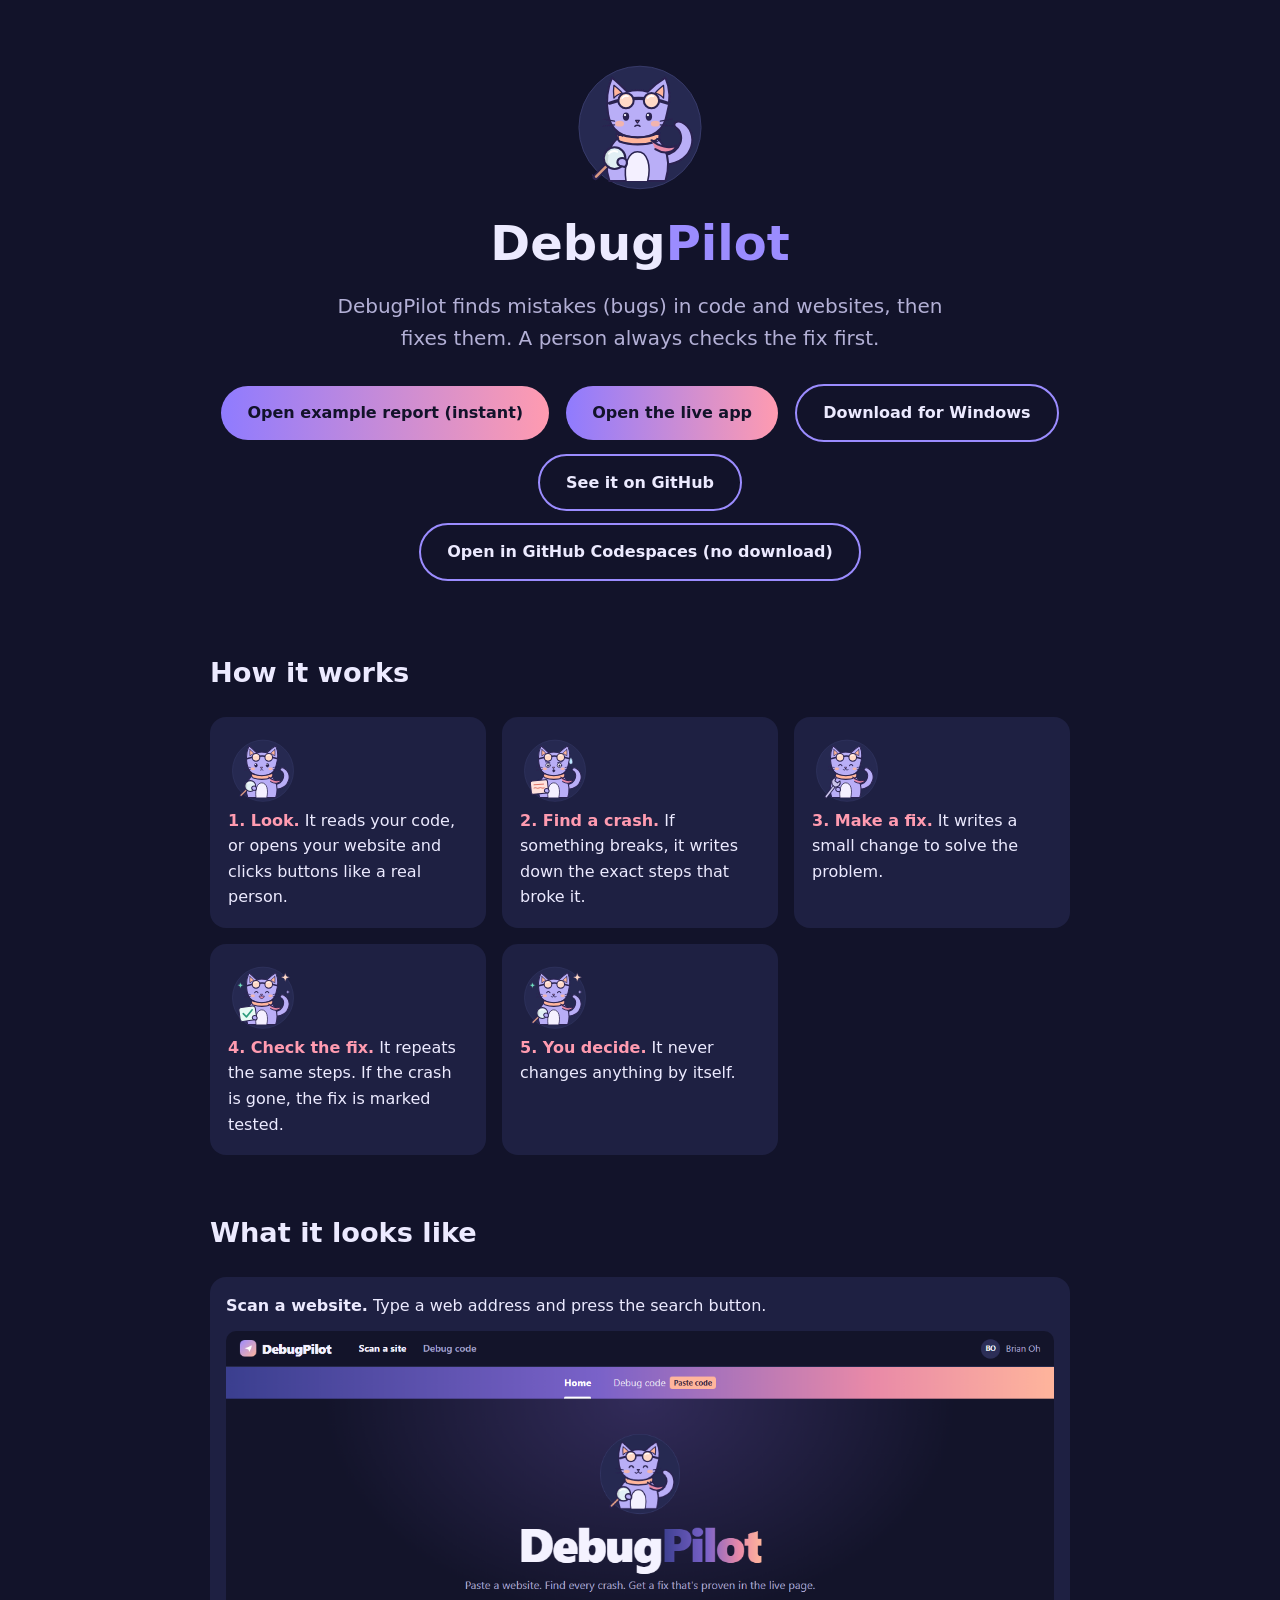
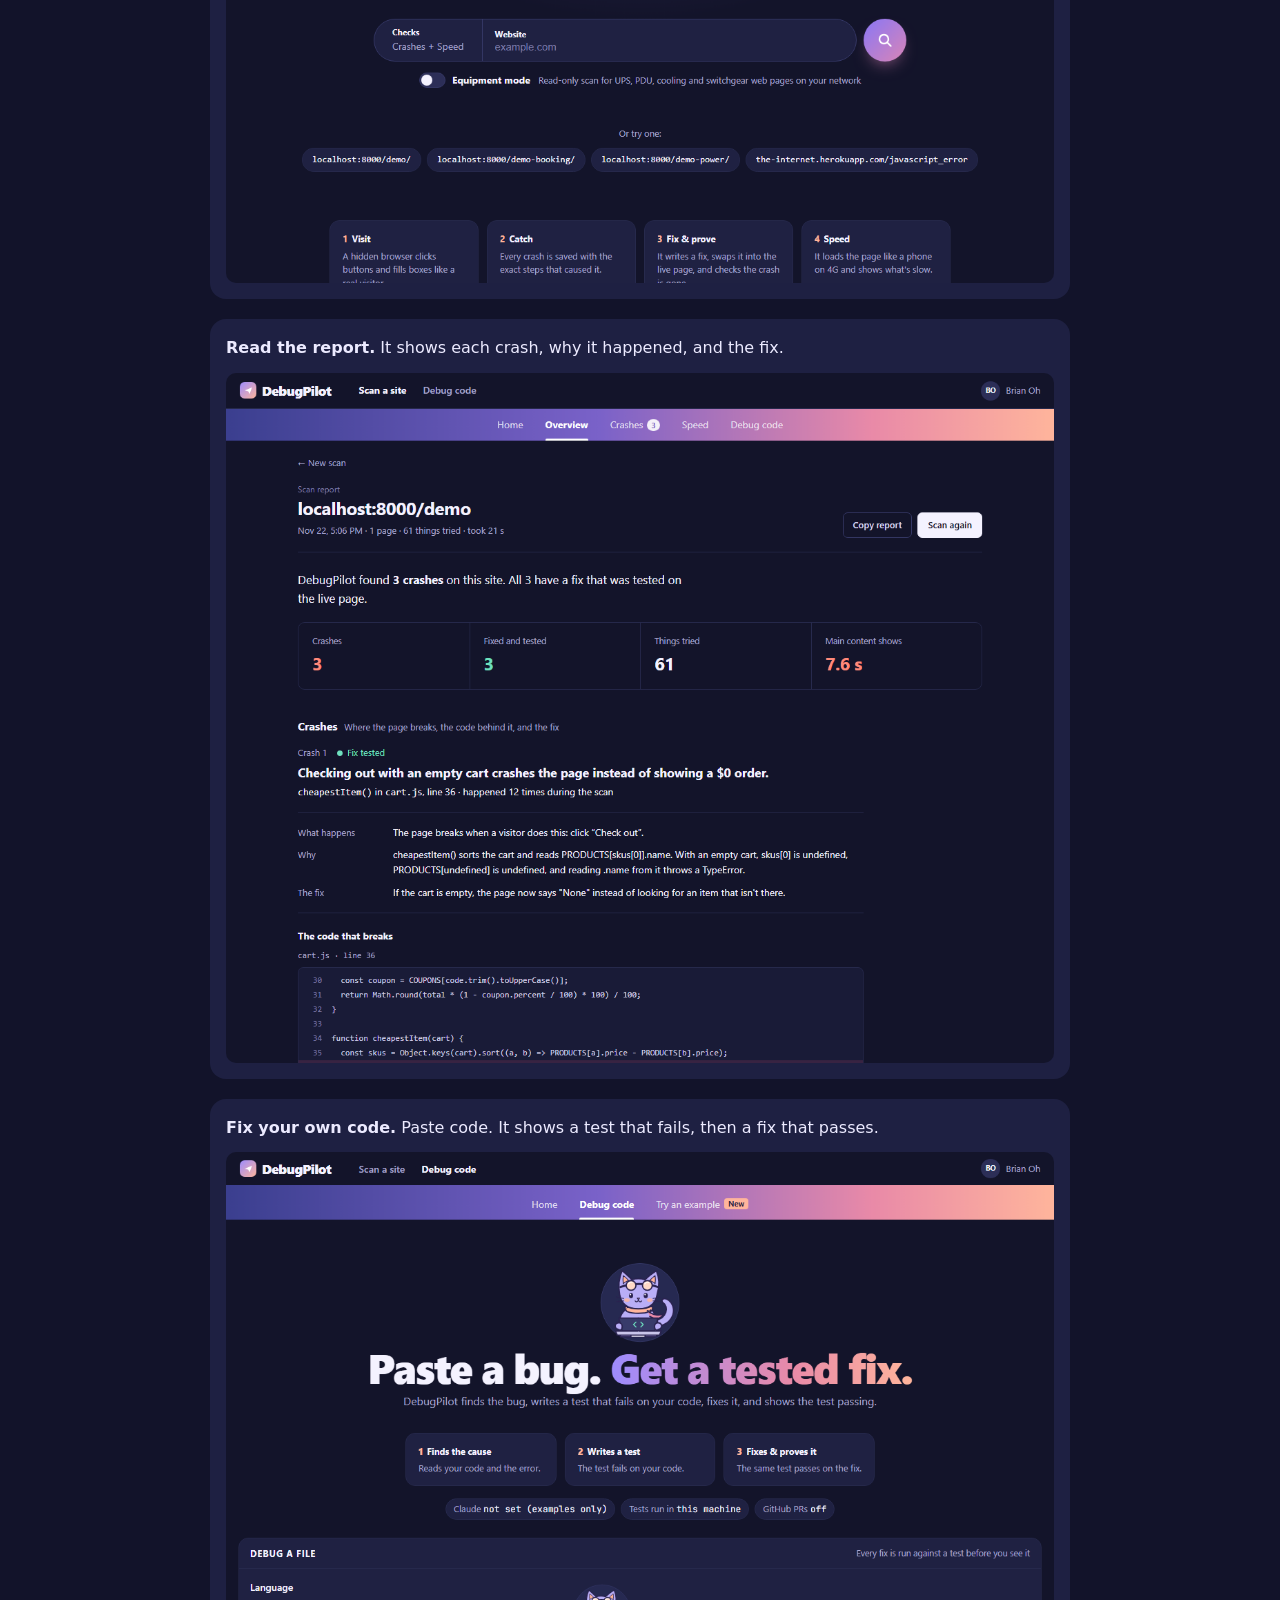
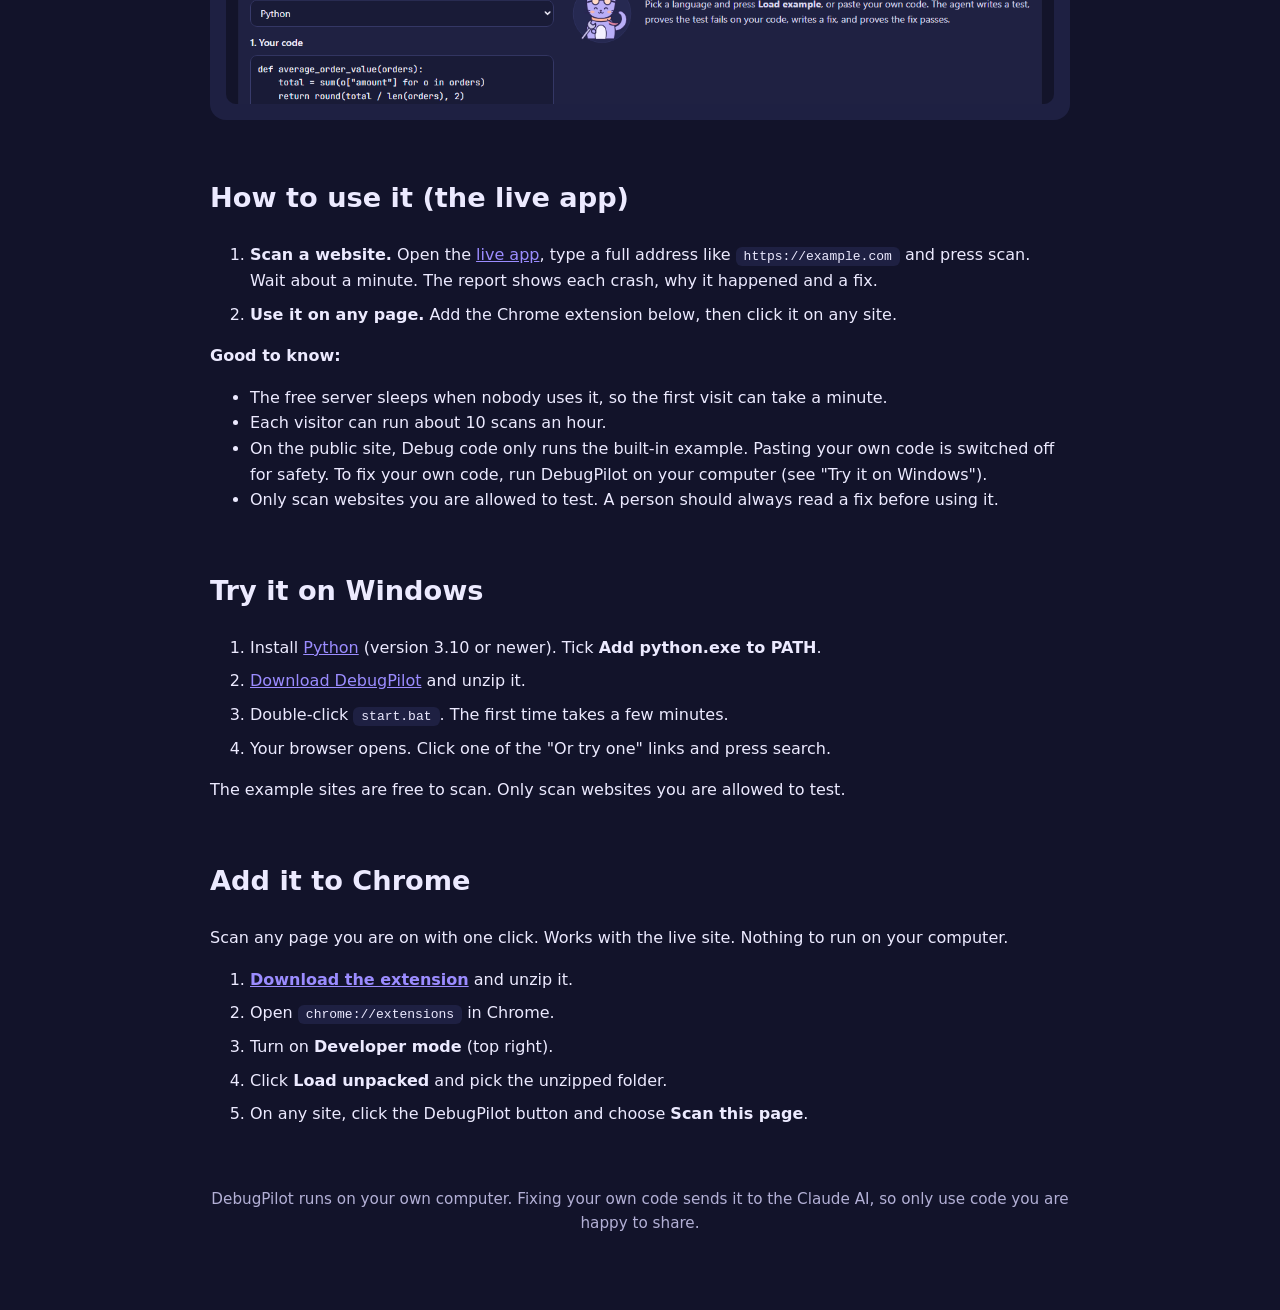
==== docs/index.html @ 3947162b "Remove Try Debug code step Co-authored-by: Copilot App <223556219+Copilot@users.noreply.github.com>" ====
<!doctype html>
<html lang="en">
<head>
<meta charset="utf-8">
<meta name="viewport" content="width=device-width, initial-scale=1">
<title>DebugPilot - finds bugs and fixes them</title>
<meta name="description" content="DebugPilot finds mistakes in code and websites, then fixes them. A person always checks the fix.">
<style>
  :root { --bg:#12132a; --card:#1e2042; --text:#eceaff; --soft:#b3b0d6; --accent:#9b8cff; --pink:#ff9bb0; }
  * { box-sizing: border-box; }
  body { margin:0; font-family: system-ui, "Segoe UI", Arial, sans-serif; background:var(--bg); color:var(--text); line-height:1.6; }
  main { max-width: 900px; margin: 0 auto; padding: 32px 20px 60px; }
  header { text-align:center; padding: 24px 0 8px; }
  header img { width:140px; }
  h1 { font-size: 3rem; margin: 8px 0; }
  h1 span { color: var(--accent); }
  h2 { margin-top: 56px; font-size: 1.7rem; }
  .lead { font-size:1.25rem; color:var(--soft); max-width:620px; margin:0 auto 24px; }
  .btn { display:inline-block; padding:14px 26px; border-radius:999px; font-weight:700; text-decoration:none; margin:6px; }
  .primary { background: linear-gradient(90deg,#8f7bff,#ff9bb0); color:#12132a; }
  .ghost { border:2px solid var(--accent); color:var(--text); }
  .steps { display:grid; grid-template-columns: repeat(auto-fit, minmax(240px,1fr)); gap:16px; padding:0; list-style:none; }
  .steps li { background:var(--card); border-radius:16px; padding:18px; }
  .steps img { width:70px; display:block; margin-bottom:6px; }
  .steps b { color:var(--pink); }
  .shot { background:var(--card); border-radius:16px; padding:16px; margin:20px 0; }
  .shot img { width:100%; border-radius:10px; display:block; }
  .shot p { margin:0 0 12px; }
  ol.try li { margin-bottom:8px; }
  code { background:var(--card); padding:2px 8px; border-radius:6px; }
  footer { text-align:center; color:var(--soft); margin-top:60px; font-size:.95rem; }
  a { color: var(--accent); }
</style>
</head>
<body>
<main>
  <header>
    <img src="img/cat-search.svg" alt="DebugPilot cat with a magnifying glass">
    <h1>Debug<span>Pilot</span></h1>
    <p class="lead">DebugPilot finds mistakes (bugs) in code and websites, then fixes them. A person always checks the fix first.</p>
    <a class="btn primary" href="report/">Open example report (instant)</a>
    <a class="btn primary" href="https://debugpilot-x4kn.onrender.com/scan">Open the live app</a>
    <a class="btn ghost" href="https://github.com/brianohjiho-web/debugpilot/archive/refs/heads/main.zip">Download for Windows</a>
    <a class="btn ghost" href="https://github.com/brianohjiho-web/debugpilot">See it on GitHub</a>
    <br>
    <a class="btn ghost" href="https://codespaces.new/brianohjiho-web/debugpilot?quickstart=1">Open in GitHub Codespaces (no download)</a>
  </header>

  <h2>How it works</h2>
  <ul class="steps">
    <li><img src="img/cat-search.svg" alt=""><b>1. Look.</b> It reads your code, or opens your website and clicks buttons like a real person.</li>
    <li><img src="img/cat-oops.svg" alt=""><b>2. Find a crash.</b> If something breaks, it writes down the exact steps that broke it.</li>
    <li><img src="img/cat-wrench.svg" alt=""><b>3. Make a fix.</b> It writes a small change to solve the problem.</li>
    <li><img src="img/cat-fixed.svg" alt=""><b>4. Check the fix.</b> It repeats the same steps. If the crash is gone, the fix is marked tested.</li>
    <li><img src="img/cat-yay.svg" alt=""><b>5. You decide.</b> It never changes anything by itself.</li>
  </ul>

  <h2>What it looks like</h2>
  <div class="shot"><p><b>Scan a website.</b> Type a web address and press the search button.</p><img src="scan.png" alt="Scan page"></div>
  <div class="shot"><p><b>Read the report.</b> It shows each crash, why it happened, and the fix.</p><img src="report.png" alt="Report page"></div>
  <div class="shot"><p><b>Fix your own code.</b> Paste code. It shows a test that fails, then a fix that passes.</p><img src="debugger.png" alt="Debug code page"></div>

  <h2>How to use it (the live app)</h2>
  <ol class="try">
    <li><b>Scan a website.</b> Open the <a href="https://debugpilot-x4kn.onrender.com/scan">live app</a>, type a full address like <code>https://example.com</code> and press scan. Wait about a minute. The report shows each crash, why it happened and a fix.</li>
    <li><b>Use it on any page.</b> Add the Chrome extension below, then click it on any site.</li>
  </ol>
  <p><b>Good to know:</b></p>
  <ul>
    <li>The free server sleeps when nobody uses it, so the first visit can take a minute.</li>
    <li>Each visitor can run about 10 scans an hour.</li>
    <li>On the public site, Debug code only runs the built-in example. Pasting your own code is switched off for safety. To fix your own code, run DebugPilot on your computer (see "Try it on Windows").</li>
    <li>Only scan websites you are allowed to test. A person should always read a fix before using it.</li>
  </ul>
  <h2>Try it on Windows</h2>
  <ol class="try">
    <li>Install <a href="https://www.python.org/downloads/">Python</a> (version 3.10 or newer). Tick <b>Add python.exe to PATH</b>.</li>
    <li><a href="https://github.com/brianohjiho-web/debugpilot/archive/refs/heads/main.zip">Download DebugPilot</a> and unzip it.</li>
    <li>Double-click <code>start.bat</code>. The first time takes a few minutes.</li>
    <li>Your browser opens. Click one of the "Or try one" links and press search.</li>
  </ol>
  <p>The example sites are free to scan. Only scan websites you are allowed to test.</p>

  <h2>Add it to Chrome</h2>
  <p>Scan any page you are on with one click. Works with the live site. Nothing to run on your computer.</p>
  <ol class="try">
    <li><a href="debugpilot-extension.zip"><b>Download the extension</b></a> and unzip it.</li>
    <li>Open <code>chrome://extensions</code> in Chrome.</li>
    <li>Turn on <b>Developer mode</b> (top right).</li>
    <li>Click <b>Load unpacked</b> and pick the unzipped folder.</li>
    <li>On any site, click the DebugPilot button and choose <b>Scan this page</b>.</li>
  </ol>

  <footer>
    <p>DebugPilot runs on your own computer. Fixing your own code sends it to the Claude AI, so only use code you are happy to share.</p>
  </footer>
</main>
</body>
</html>
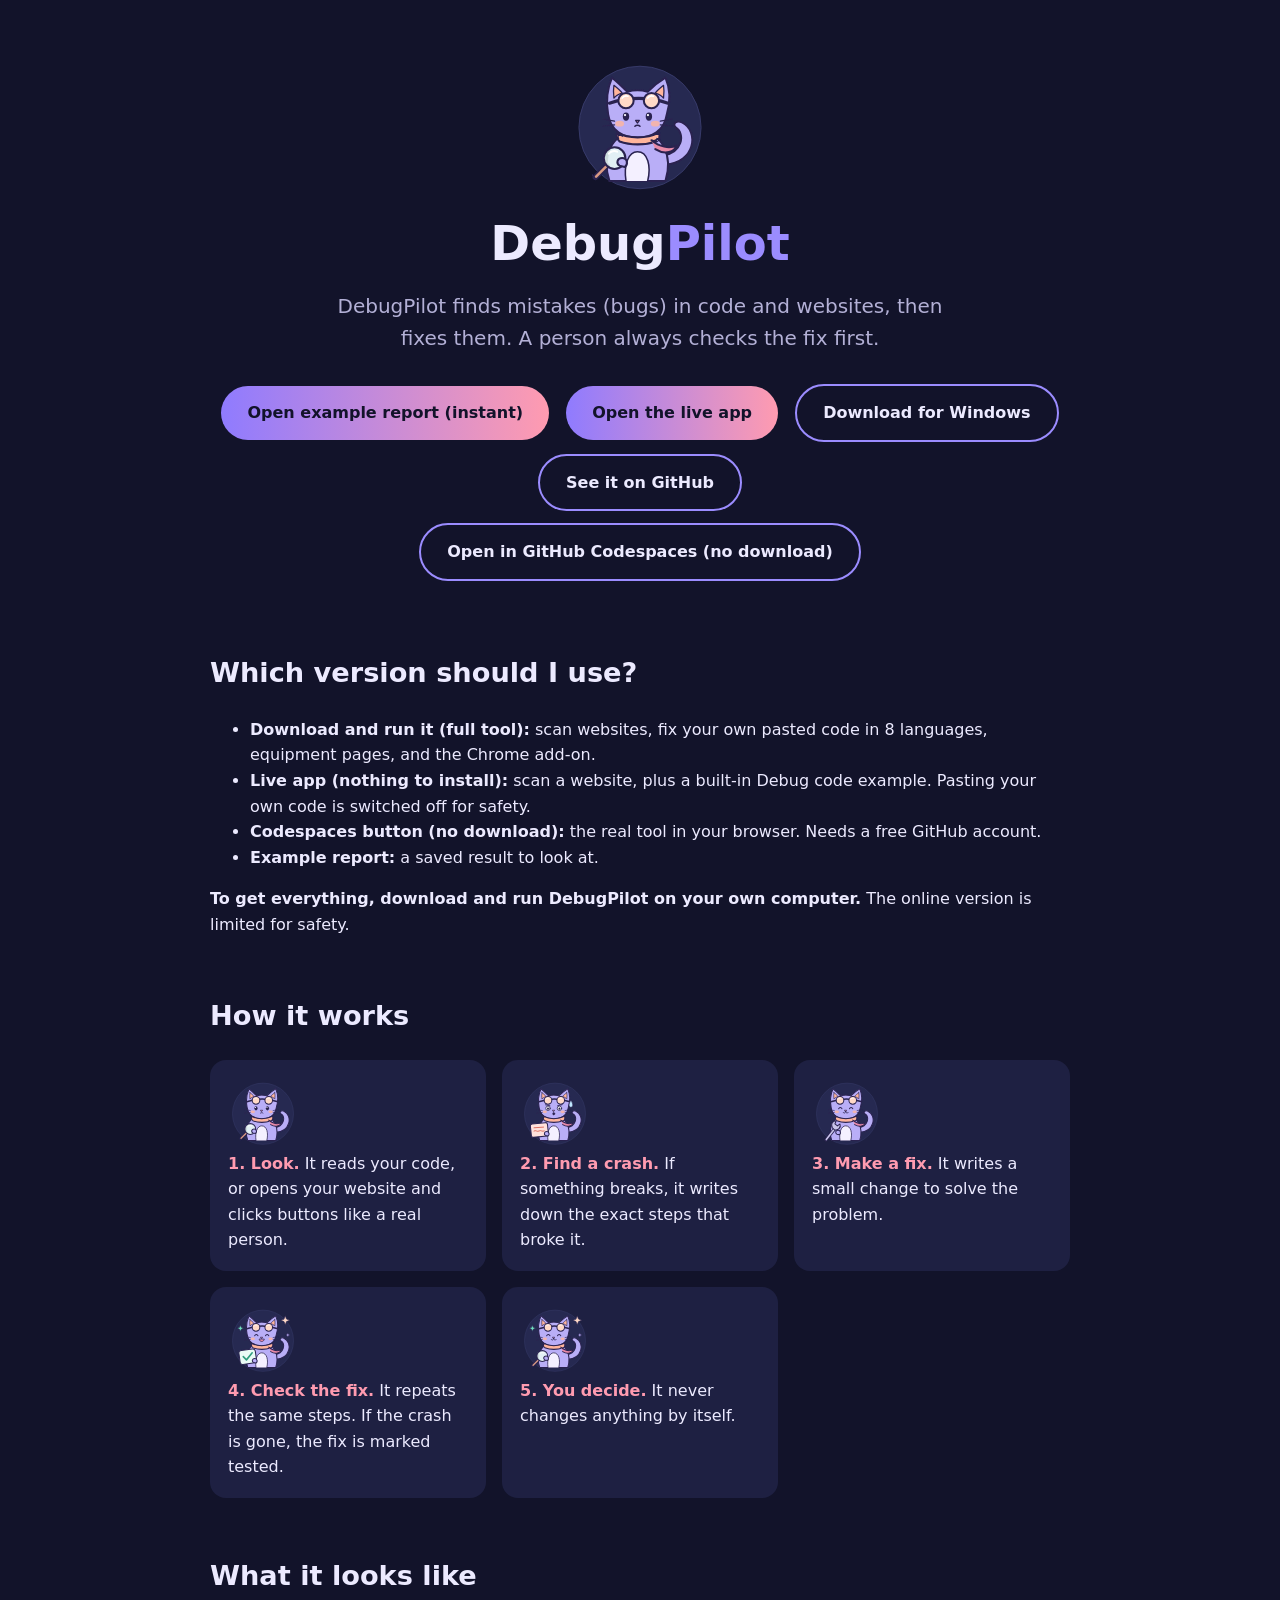
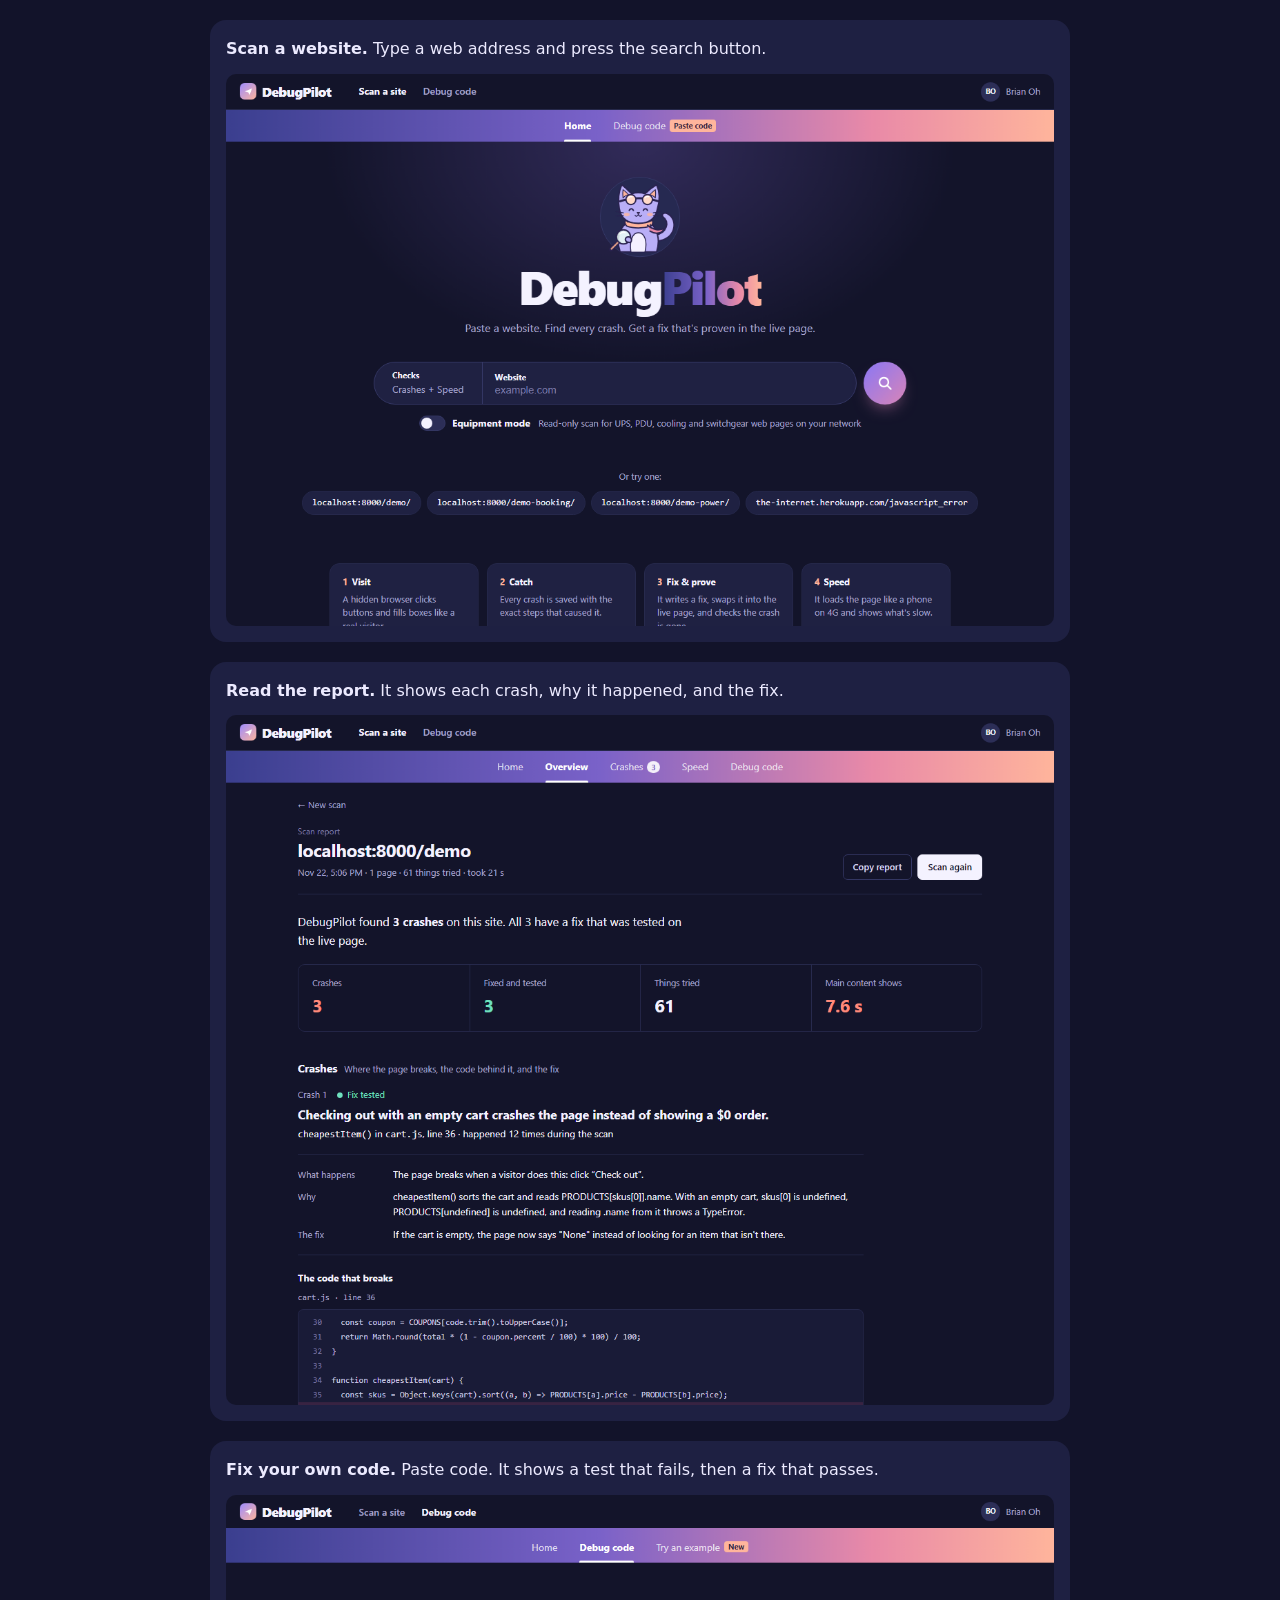
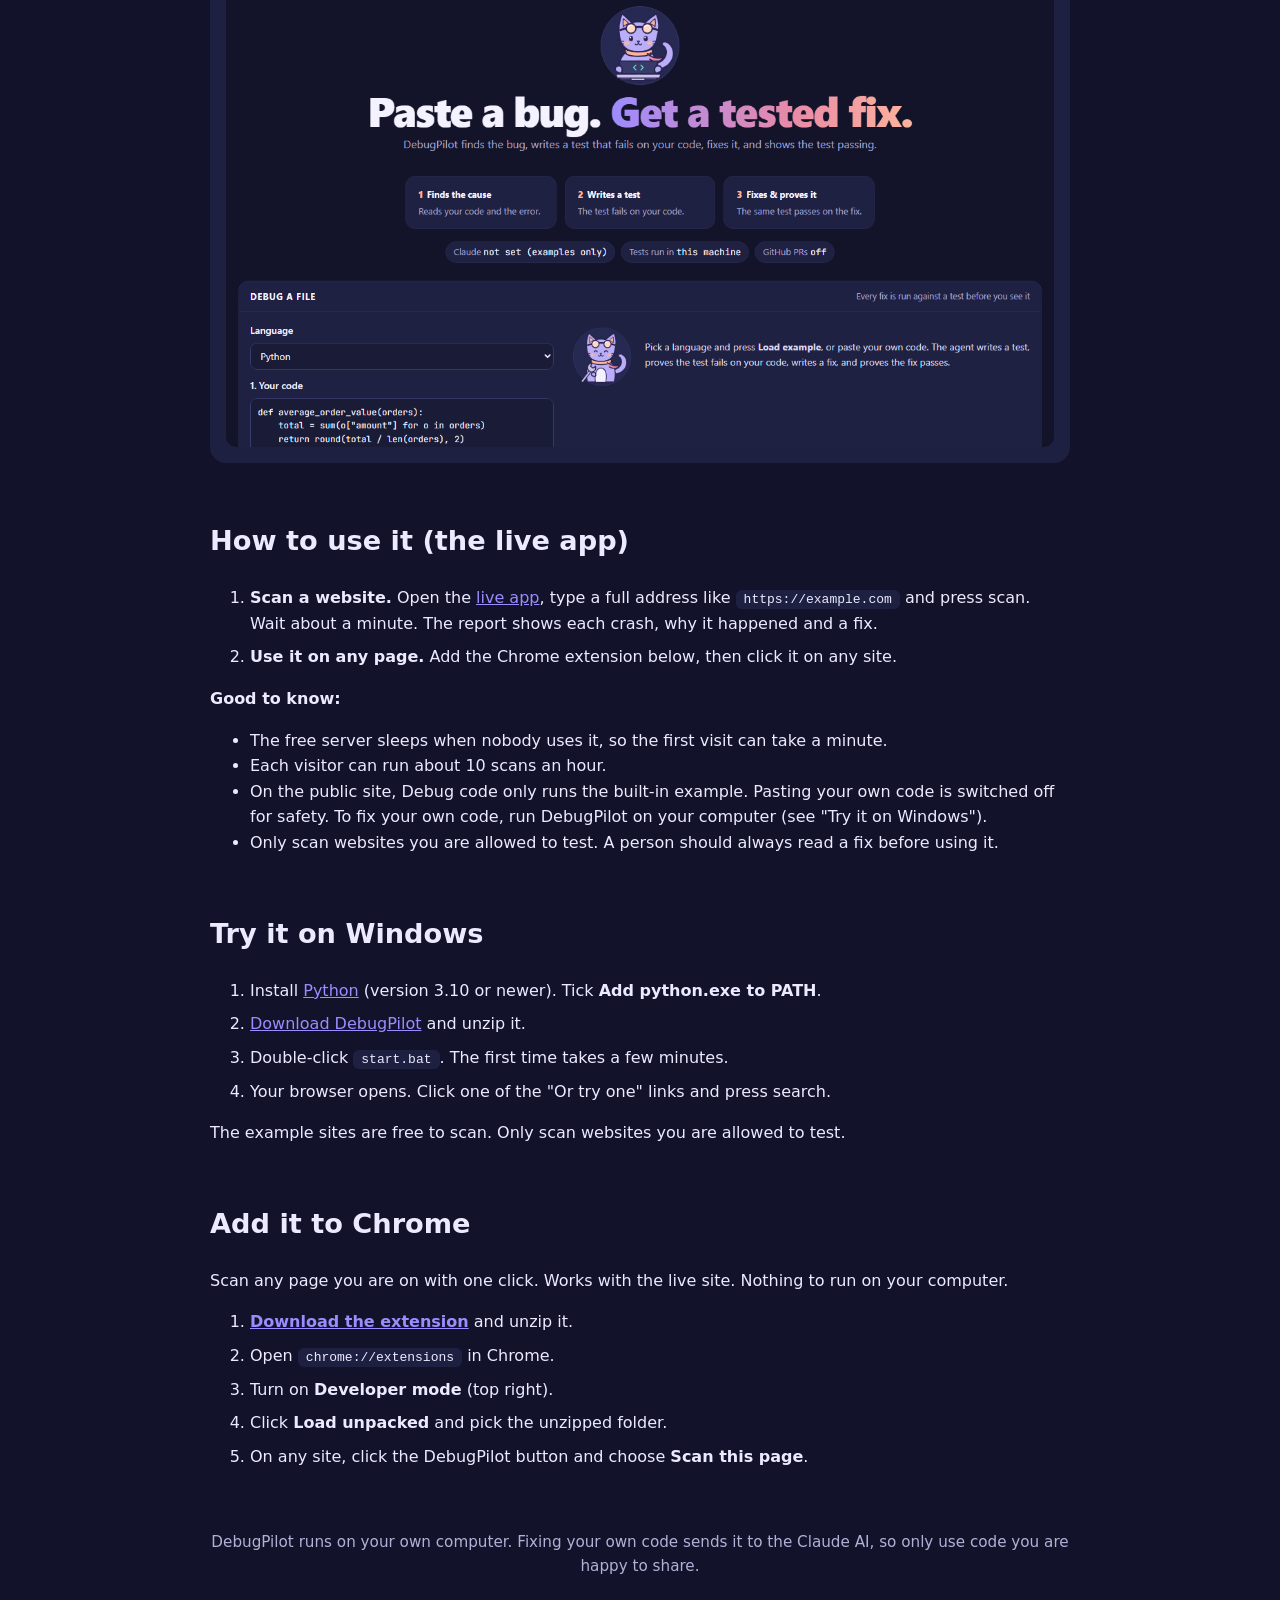
==== commit 27c8534a: "Explain which version to use Co-authored-by: Copilot App <223556219+Copilot@users.noreply.github.com" ====
--- a/docs/index.html
+++ b/docs/index.html
@@ -46,6 +46,14 @@
     <a class="btn ghost" href="https://codespaces.new/brianohjiho-web/debugpilot?quickstart=1">Open in GitHub Codespaces (no download)</a>
   </header>
 
+  <h2>Which version should I use?</h2>
+  <ul>
+    <li><b>Download and run it (full tool):</b> scan websites, fix your own pasted code in 8 languages, equipment pages, and the Chrome add-on.</li>
+    <li><b>Live app (nothing to install):</b> scan a website, plus a built-in Debug code example. Pasting your own code is switched off for safety.</li>
+    <li><b>Codespaces button (no download):</b> the real tool in your browser. Needs a free GitHub account.</li>
+    <li><b>Example report:</b> a saved result to look at.</li>
+  </ul>
+  <p><b>To get everything, download and run DebugPilot on your own computer.</b> The online version is limited for safety.</p>
   <h2>How it works</h2>
   <ul class="steps">
     <li><img src="img/cat-search.svg" alt=""><b>1. Look.</b> It reads your code, or opens your website and clicks buttons like a real person.</li>
@@ -72,7 +80,7 @@
     <li>On the public site, Debug code only runs the built-in example. Pasting your own code is switched off for safety. To fix your own code, run DebugPilot on your computer (see "Try it on Windows").</li>
     <li>Only scan websites you are allowed to test. A person should always read a fix before using it.</li>
   </ul>
-  <h2>Try it on Windows</h2>
+  <h2 id="try-it">Try it on Windows</h2>
   <ol class="try">
     <li>Install <a href="https://www.python.org/downloads/">Python</a> (version 3.10 or newer). Tick <b>Add python.exe to PATH</b>.</li>
     <li><a href="https://github.com/brianohjiho-web/debugpilot/archive/refs/heads/main.zip">Download DebugPilot</a> and unzip it.</li>
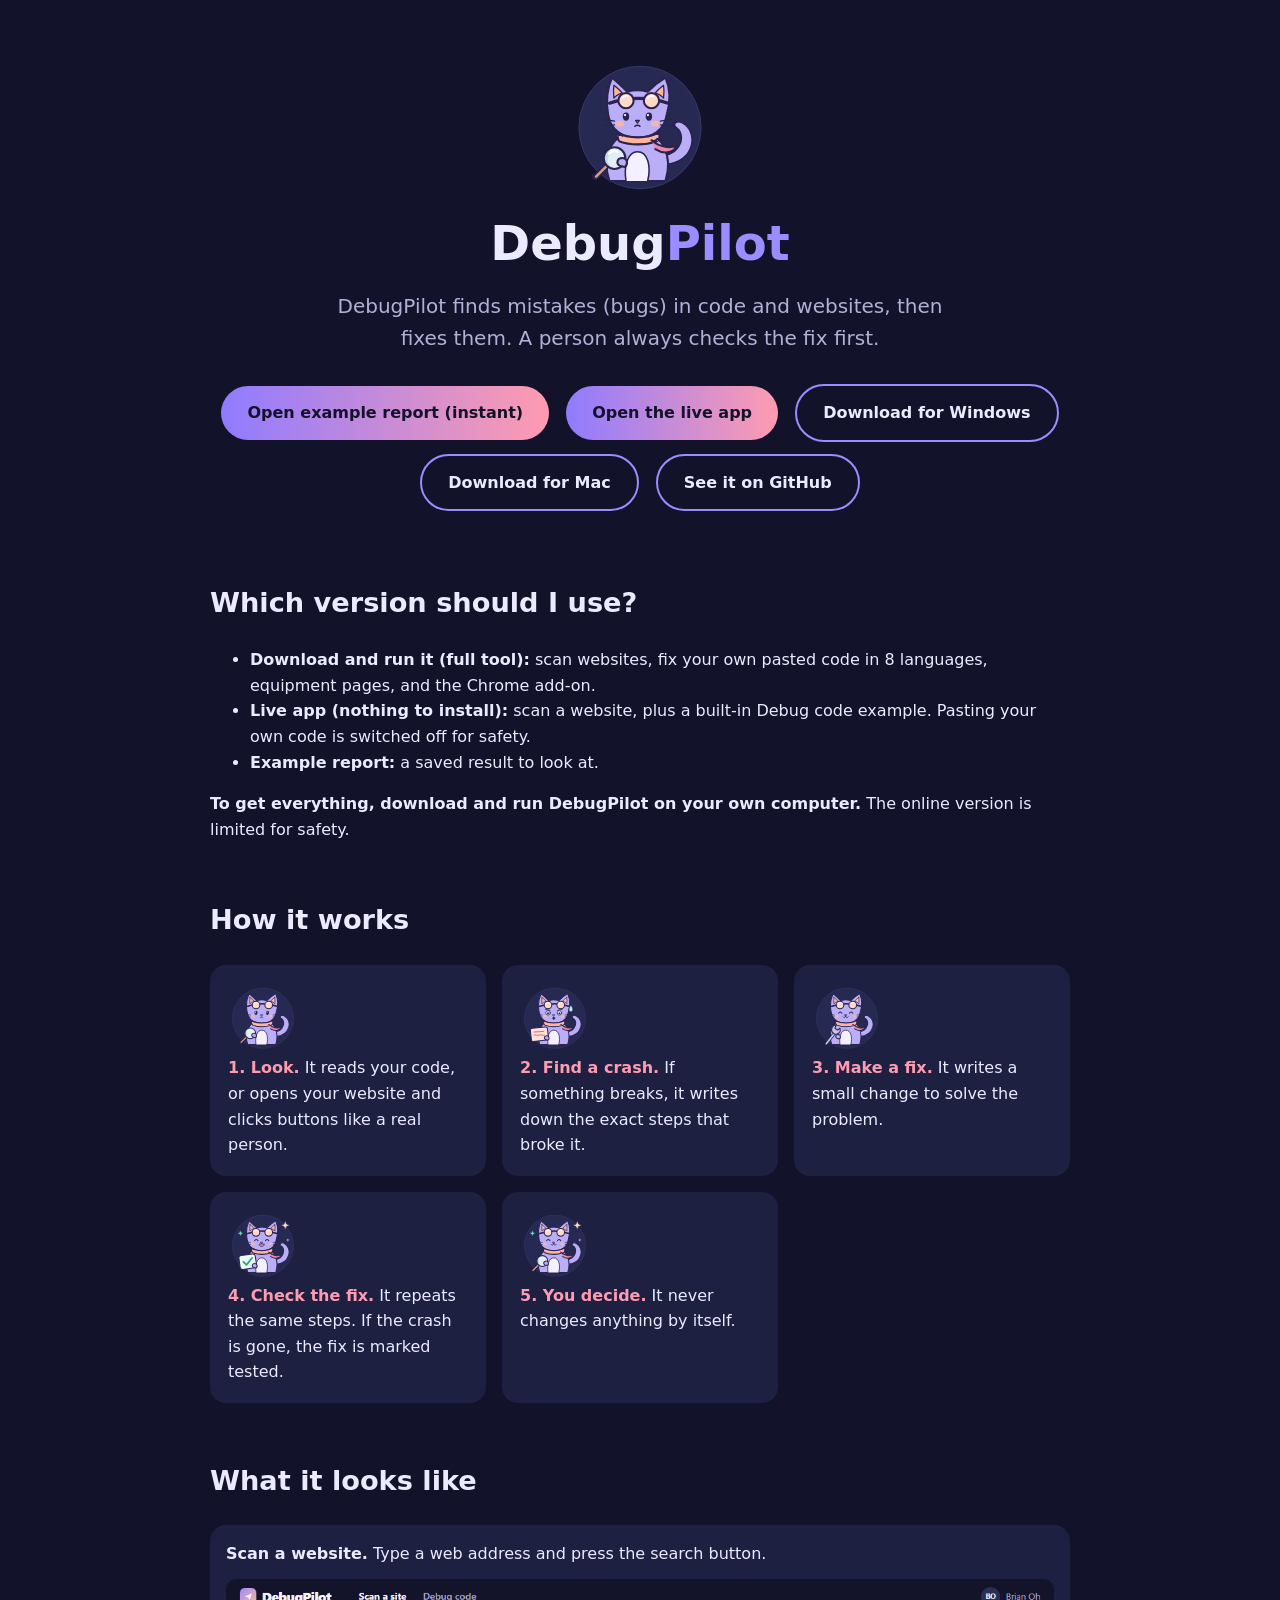
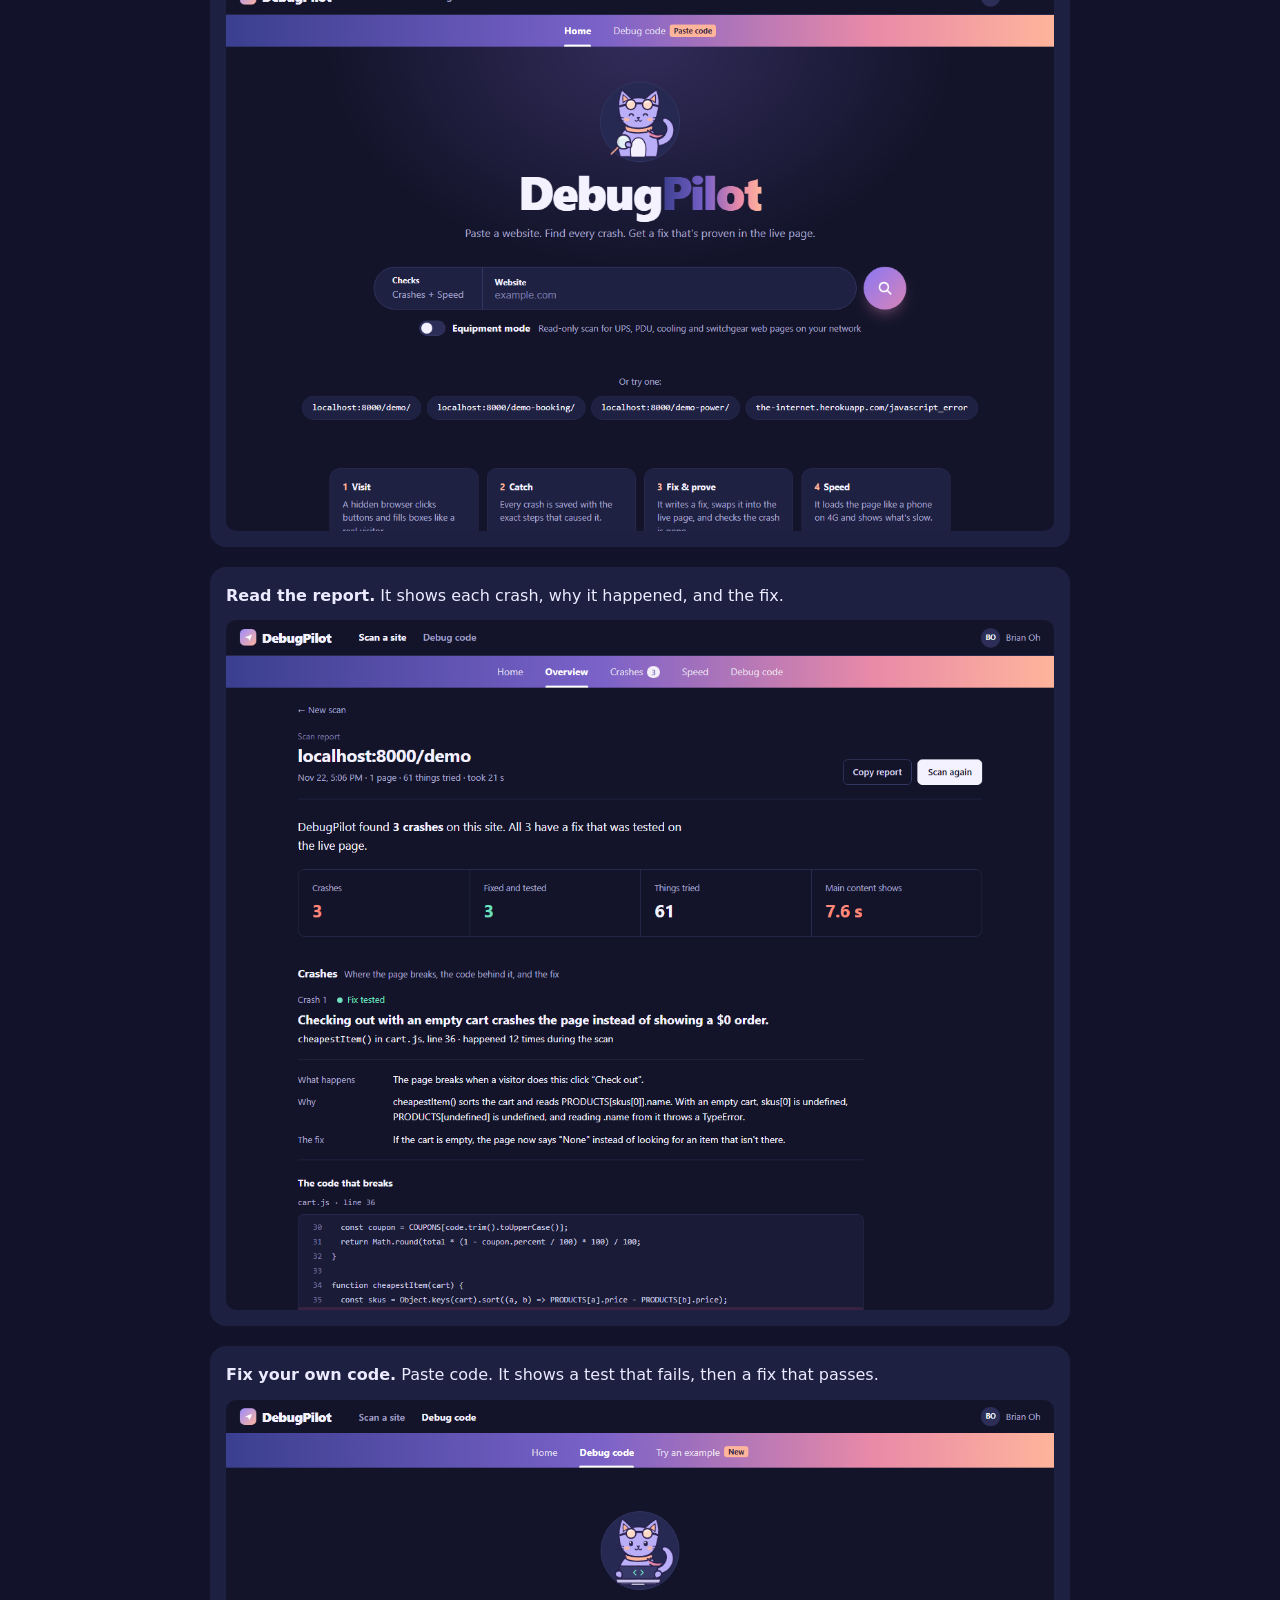
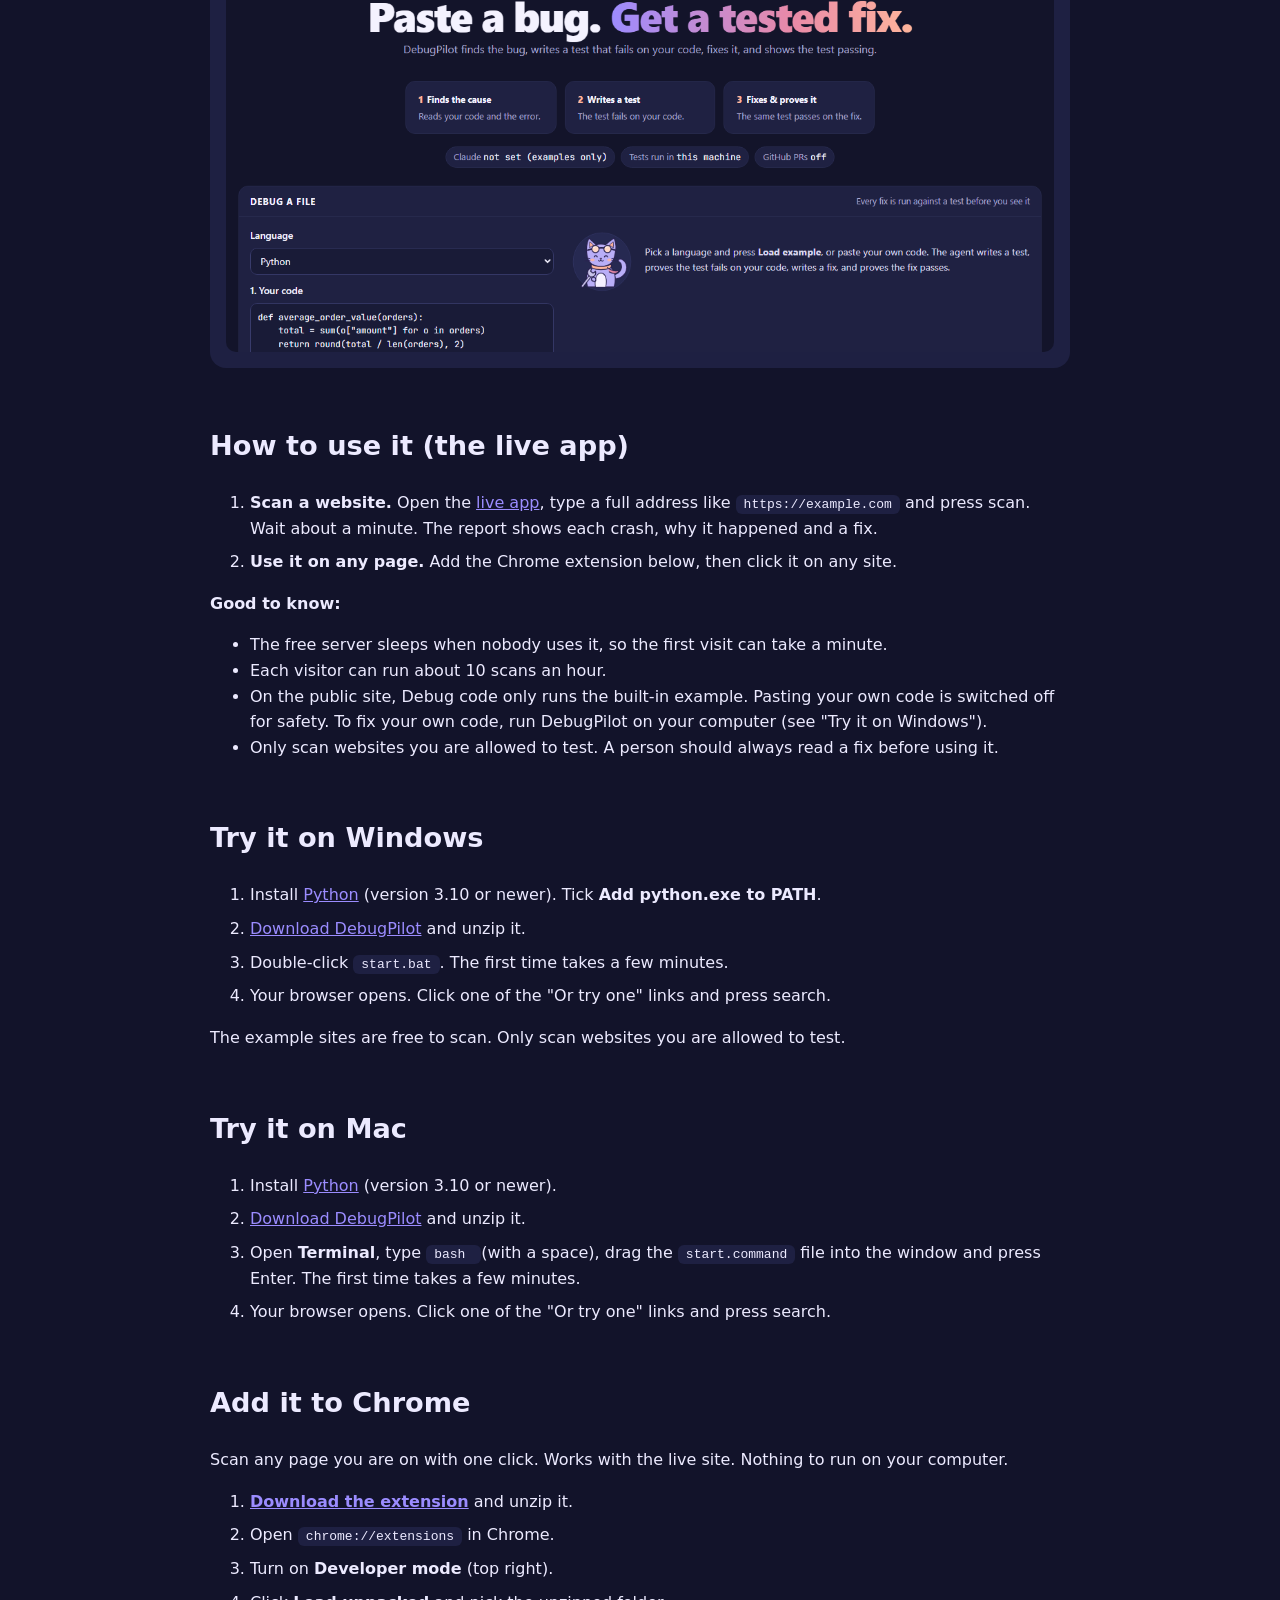
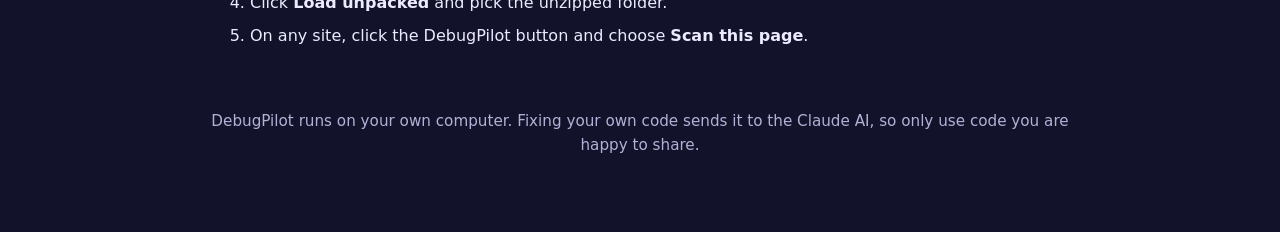
==== commit d843674c: "Add Download for Mac, remove Codespaces button Co-authored-by: Copilot App <223556219+Copilot@users." ====
--- a/docs/index.html
+++ b/docs/index.html
@@ -41,16 +41,14 @@
     <a class="btn primary" href="report/">Open example report (instant)</a>
     <a class="btn primary" href="https://debugpilot-x4kn.onrender.com/scan">Open the live app</a>
     <a class="btn ghost" href="https://github.com/brianohjiho-web/debugpilot/archive/refs/heads/main.zip">Download for Windows</a>
+    <a class="btn ghost" href="https://github.com/brianohjiho-web/debugpilot/archive/refs/heads/main.zip">Download for Mac</a>
     <a class="btn ghost" href="https://github.com/brianohjiho-web/debugpilot">See it on GitHub</a>
-    <br>
-    <a class="btn ghost" href="https://codespaces.new/brianohjiho-web/debugpilot?quickstart=1">Open in GitHub Codespaces (no download)</a>
   </header>
 
   <h2>Which version should I use?</h2>
   <ul>
     <li><b>Download and run it (full tool):</b> scan websites, fix your own pasted code in 8 languages, equipment pages, and the Chrome add-on.</li>
     <li><b>Live app (nothing to install):</b> scan a website, plus a built-in Debug code example. Pasting your own code is switched off for safety.</li>
-    <li><b>Codespaces button (no download):</b> the real tool in your browser. Needs a free GitHub account.</li>
     <li><b>Example report:</b> a saved result to look at.</li>
   </ul>
   <p><b>To get everything, download and run DebugPilot on your own computer.</b> The online version is limited for safety.</p>
@@ -89,6 +87,13 @@
   </ol>
   <p>The example sites are free to scan. Only scan websites you are allowed to test.</p>
 
+  <h2>Try it on Mac</h2>
+  <ol class="try">
+    <li>Install <a href="https://www.python.org/downloads/">Python</a> (version 3.10 or newer).</li>
+    <li><a href="https://github.com/brianohjiho-web/debugpilot/archive/refs/heads/main.zip">Download DebugPilot</a> and unzip it.</li>
+    <li>Open <b>Terminal</b>, type <code>bash </code> (with a space), drag the <code>start.command</code> file into the window and press Enter. The first time takes a few minutes.</li>
+    <li>Your browser opens. Click one of the "Or try one" links and press search.</li>
+  </ol>
   <h2>Add it to Chrome</h2>
   <p>Scan any page you are on with one click. Works with the live site. Nothing to run on your computer.</p>
   <ol class="try">
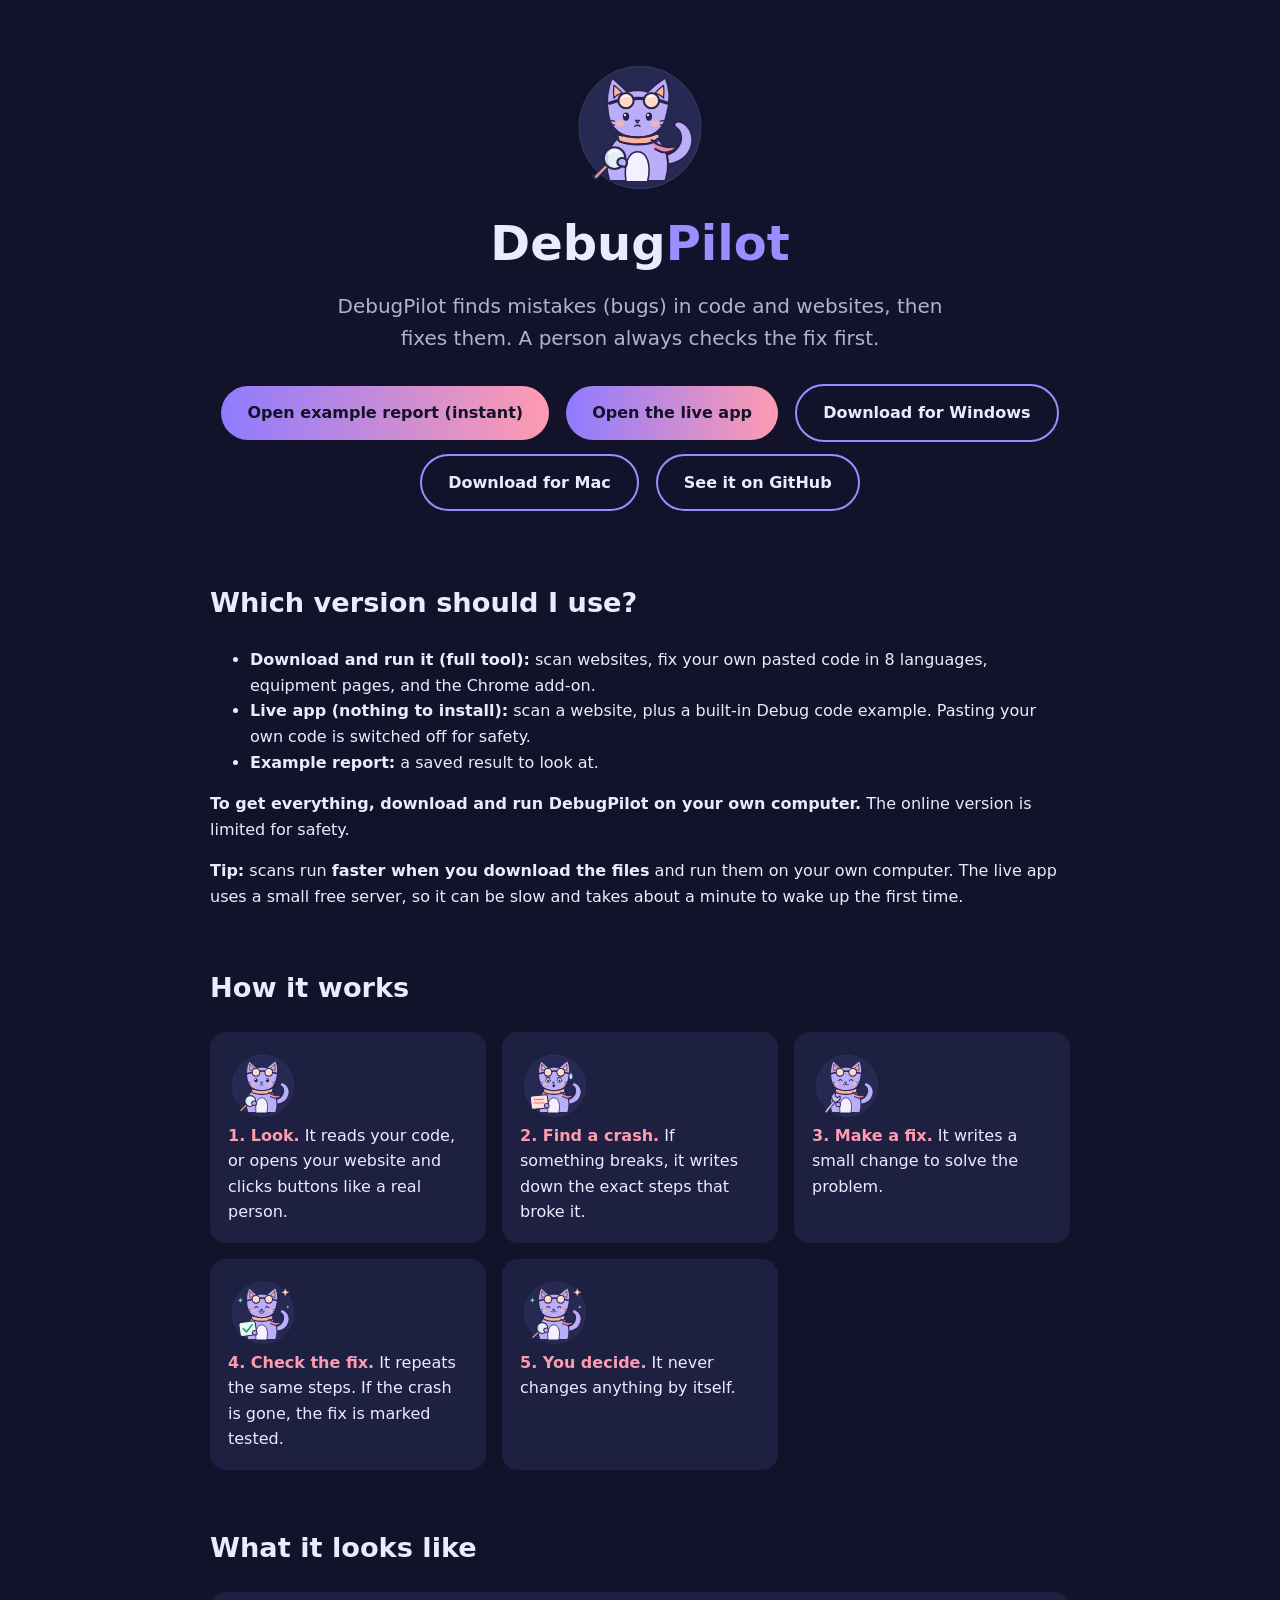
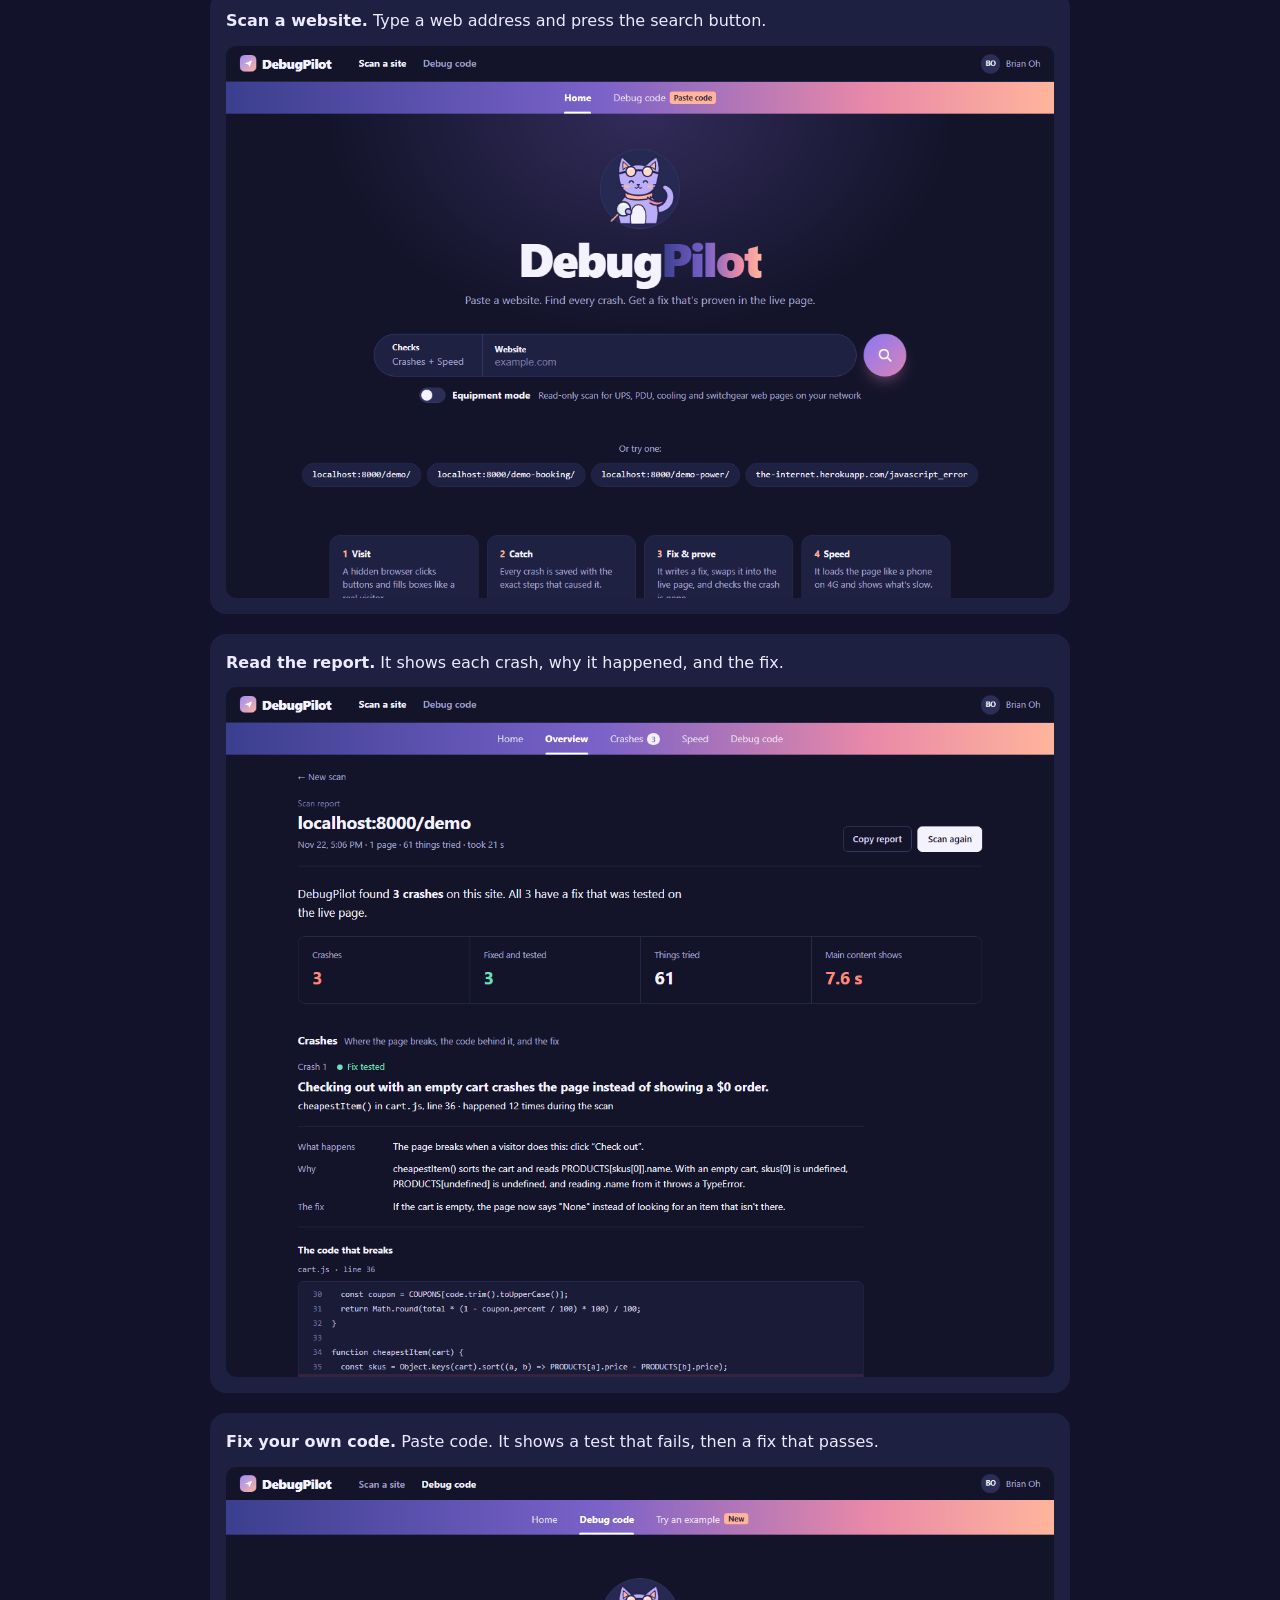
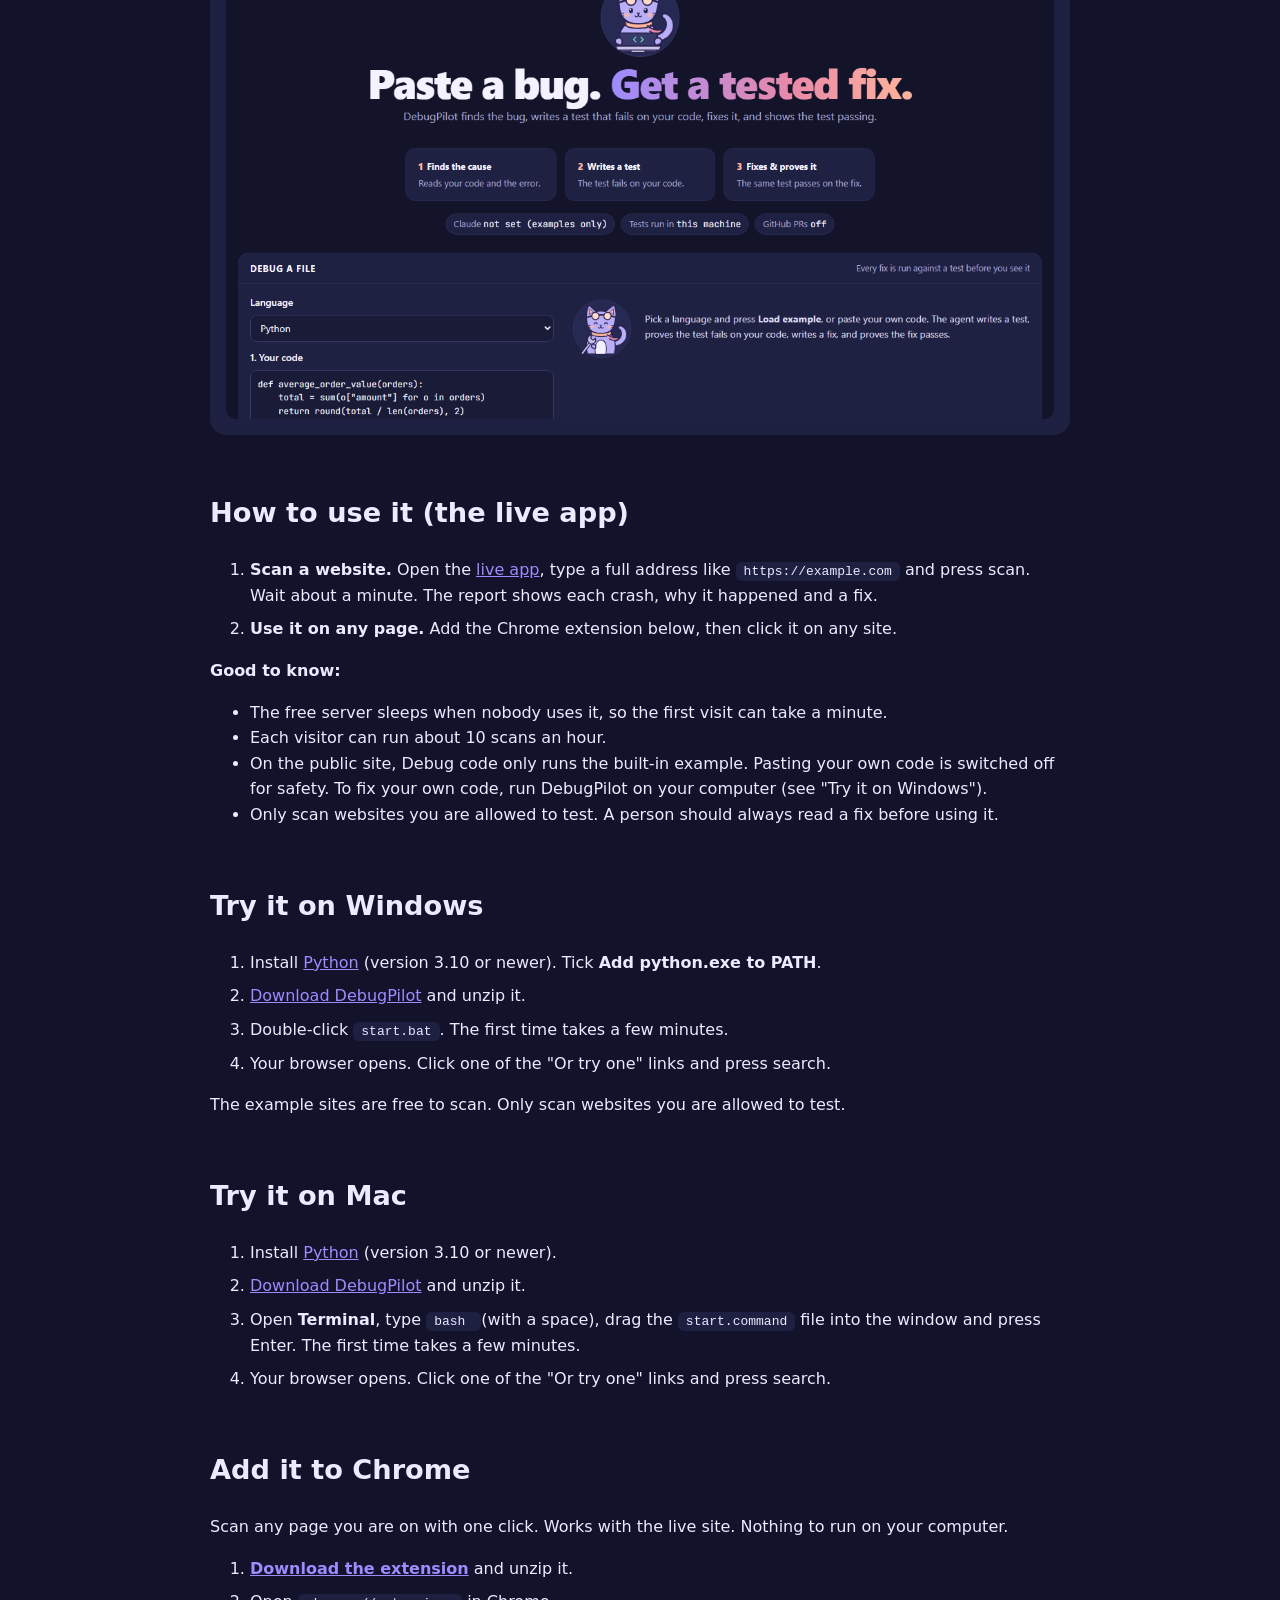
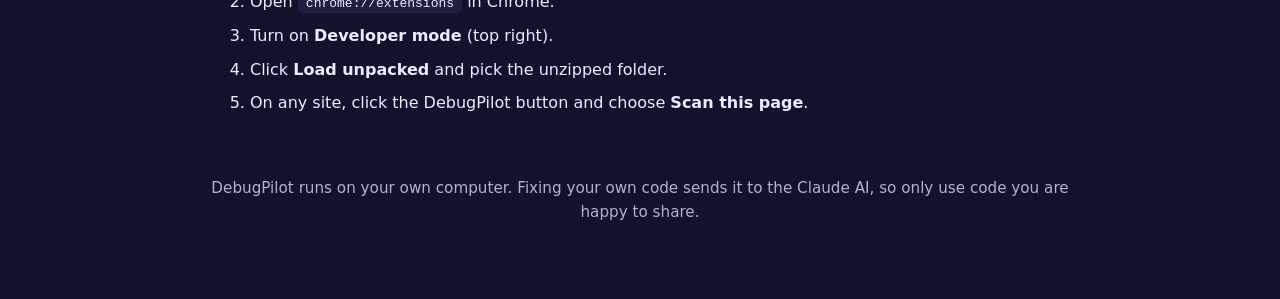
==== commit 02fb0925: "Note: downloading is faster than the live app Co-authored-by: Copilot App <223556219+Copilot@users.n" ====
--- a/docs/index.html
+++ b/docs/index.html
@@ -52,6 +52,7 @@
     <li><b>Example report:</b> a saved result to look at.</li>
   </ul>
   <p><b>To get everything, download and run DebugPilot on your own computer.</b> The online version is limited for safety.</p>
+  <p><b>Tip:</b> scans run <b>faster when you download the files</b> and run them on your own computer. The live app uses a small free server, so it can be slow and takes about a minute to wake up the first time.</p>
   <h2>How it works</h2>
   <ul class="steps">
     <li><img src="img/cat-search.svg" alt=""><b>1. Look.</b> It reads your code, or opens your website and clicks buttons like a real person.</li>
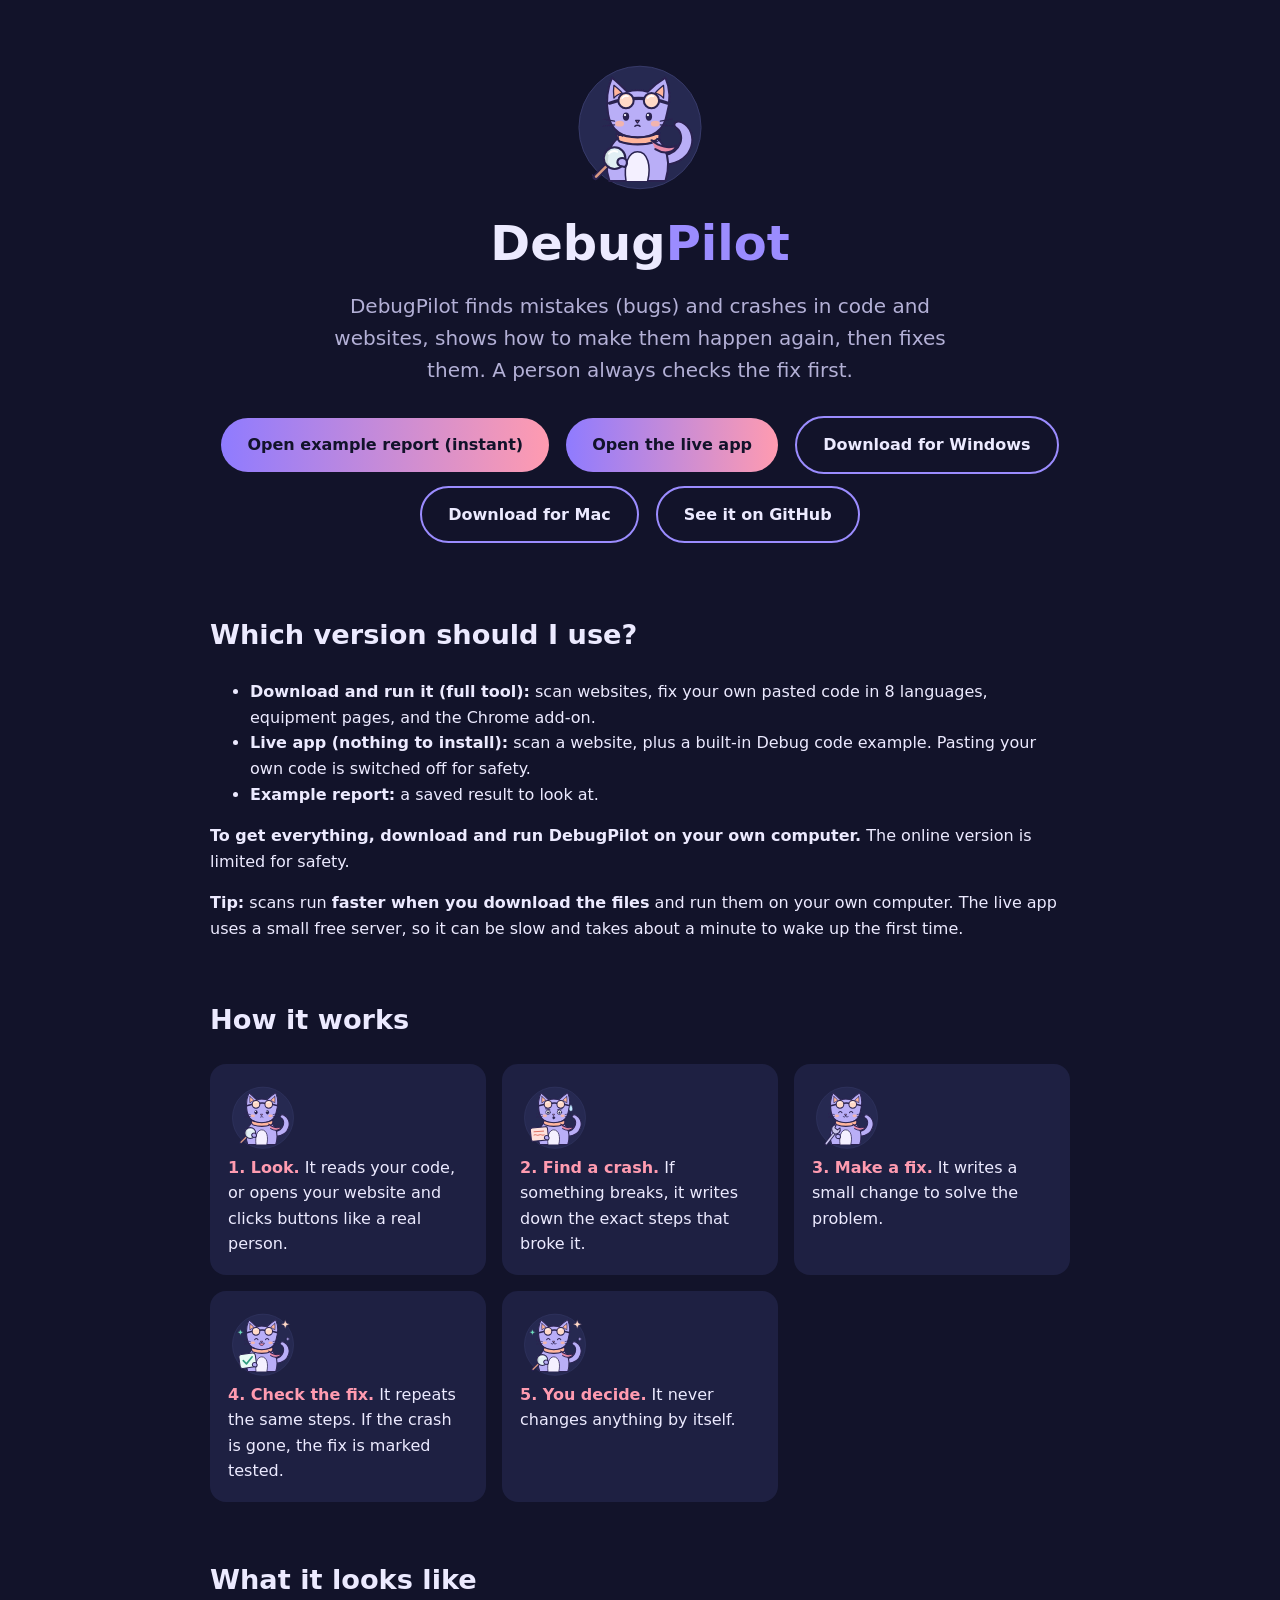
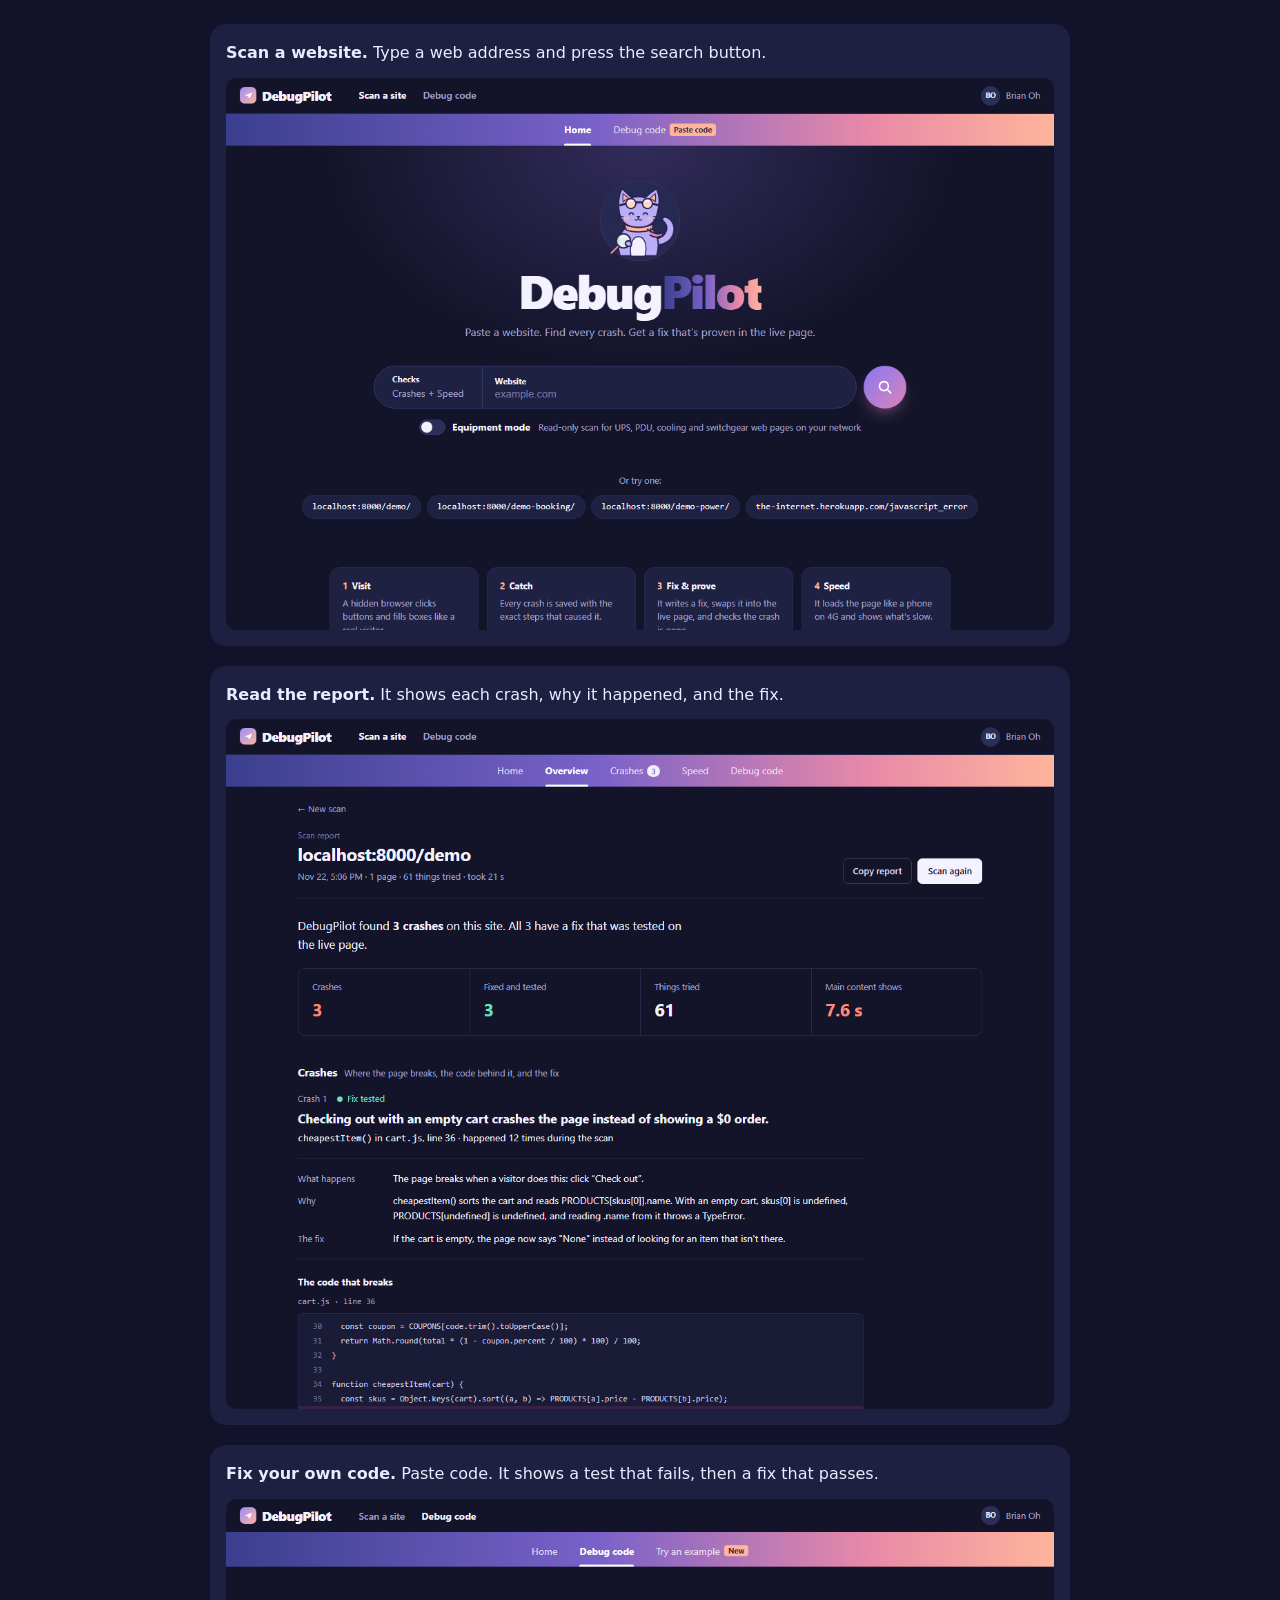
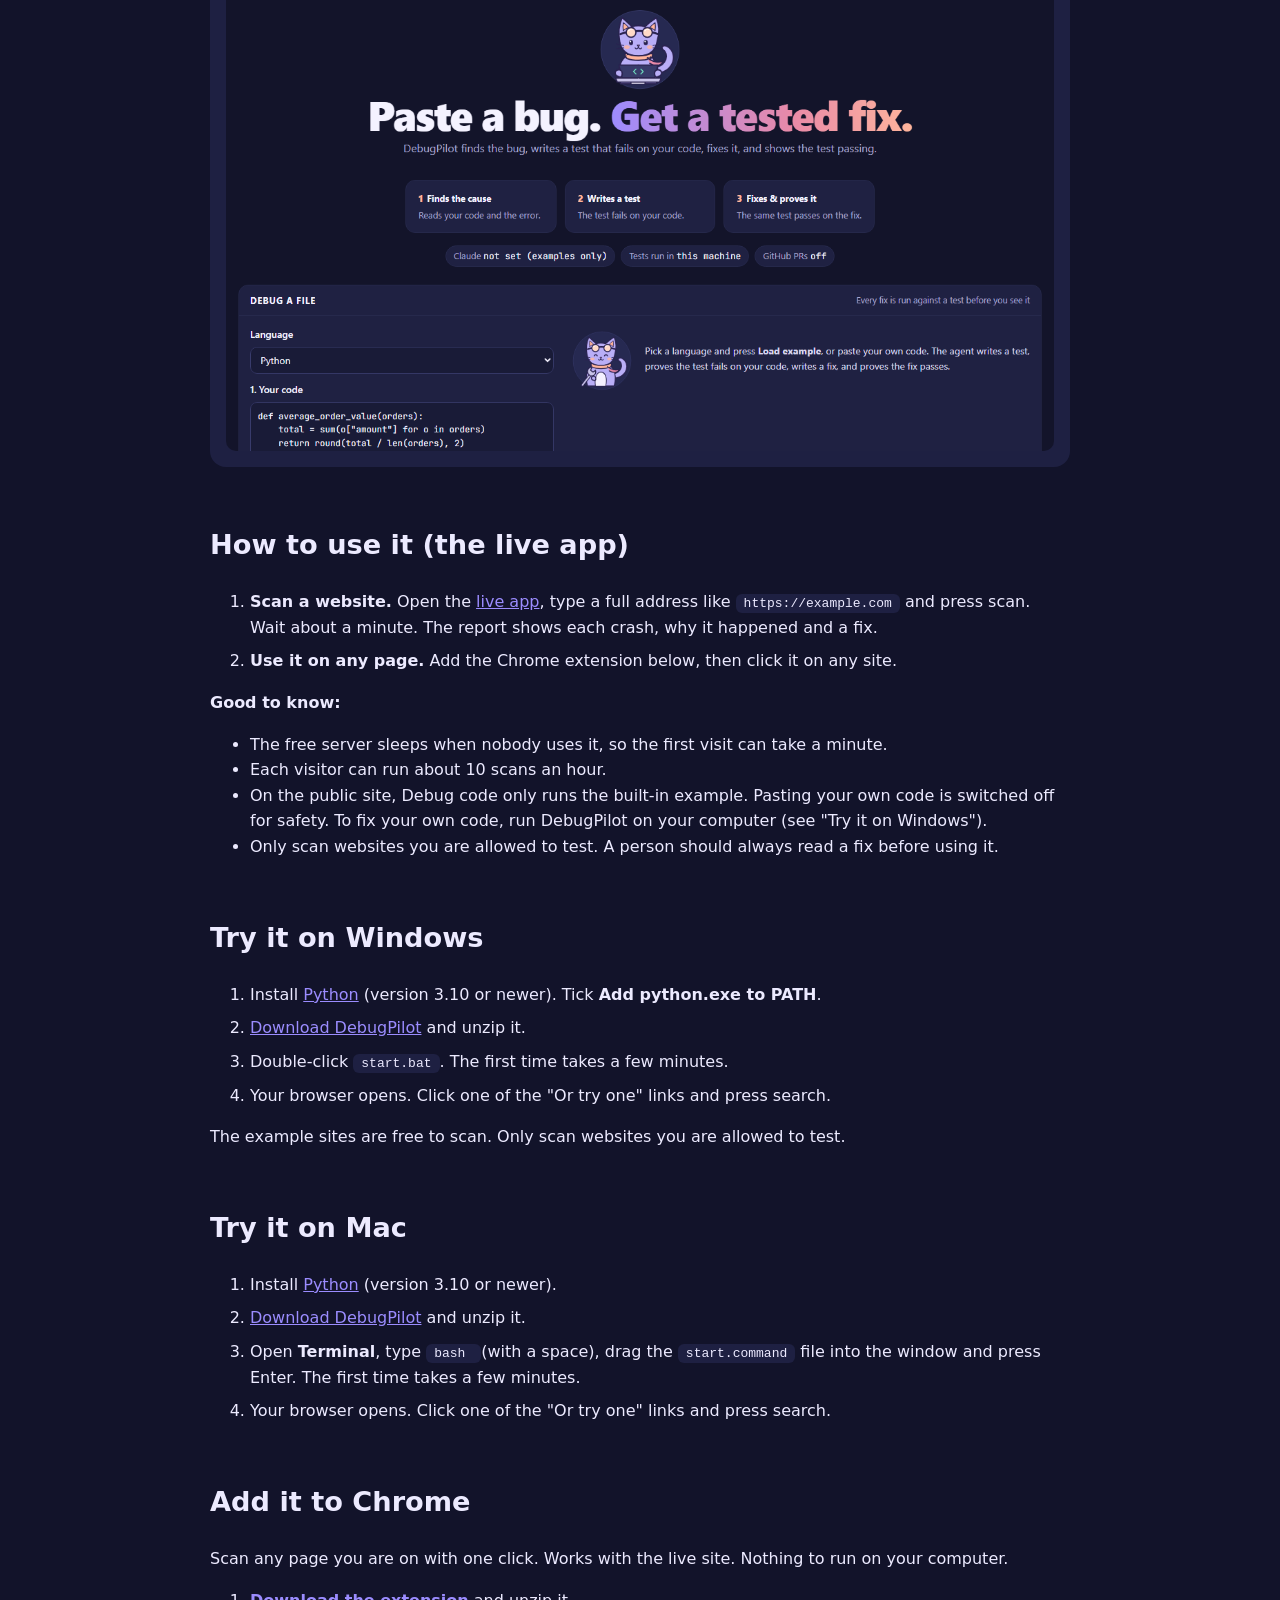
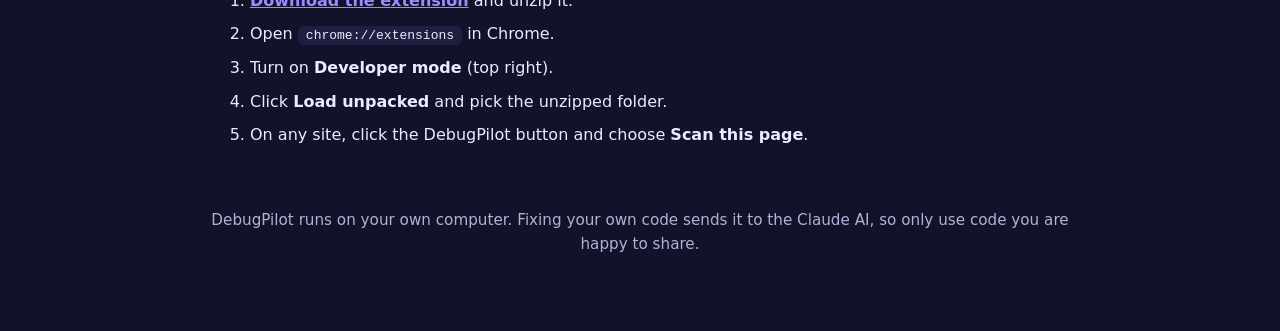
==== commit 0a3478fc: "Mention crashes in intro Co-authored-by: Copilot App <223556219+Copilot@users.noreply.github.com>" ====
--- a/docs/index.html
+++ b/docs/index.html
@@ -37,7 +37,7 @@
   <header>
     <img src="img/cat-search.svg" alt="DebugPilot cat with a magnifying glass">
     <h1>Debug<span>Pilot</span></h1>
-    <p class="lead">DebugPilot finds mistakes (bugs) in code and websites, then fixes them. A person always checks the fix first.</p>
+    <p class="lead">DebugPilot finds mistakes (bugs) and crashes in code and websites, shows how to make them happen again, then fixes them. A person always checks the fix first.</p>
     <a class="btn primary" href="report/">Open example report (instant)</a>
     <a class="btn primary" href="https://debugpilot-x4kn.onrender.com/scan">Open the live app</a>
     <a class="btn ghost" href="https://github.com/brianohjiho-web/debugpilot/archive/refs/heads/main.zip">Download for Windows</a>
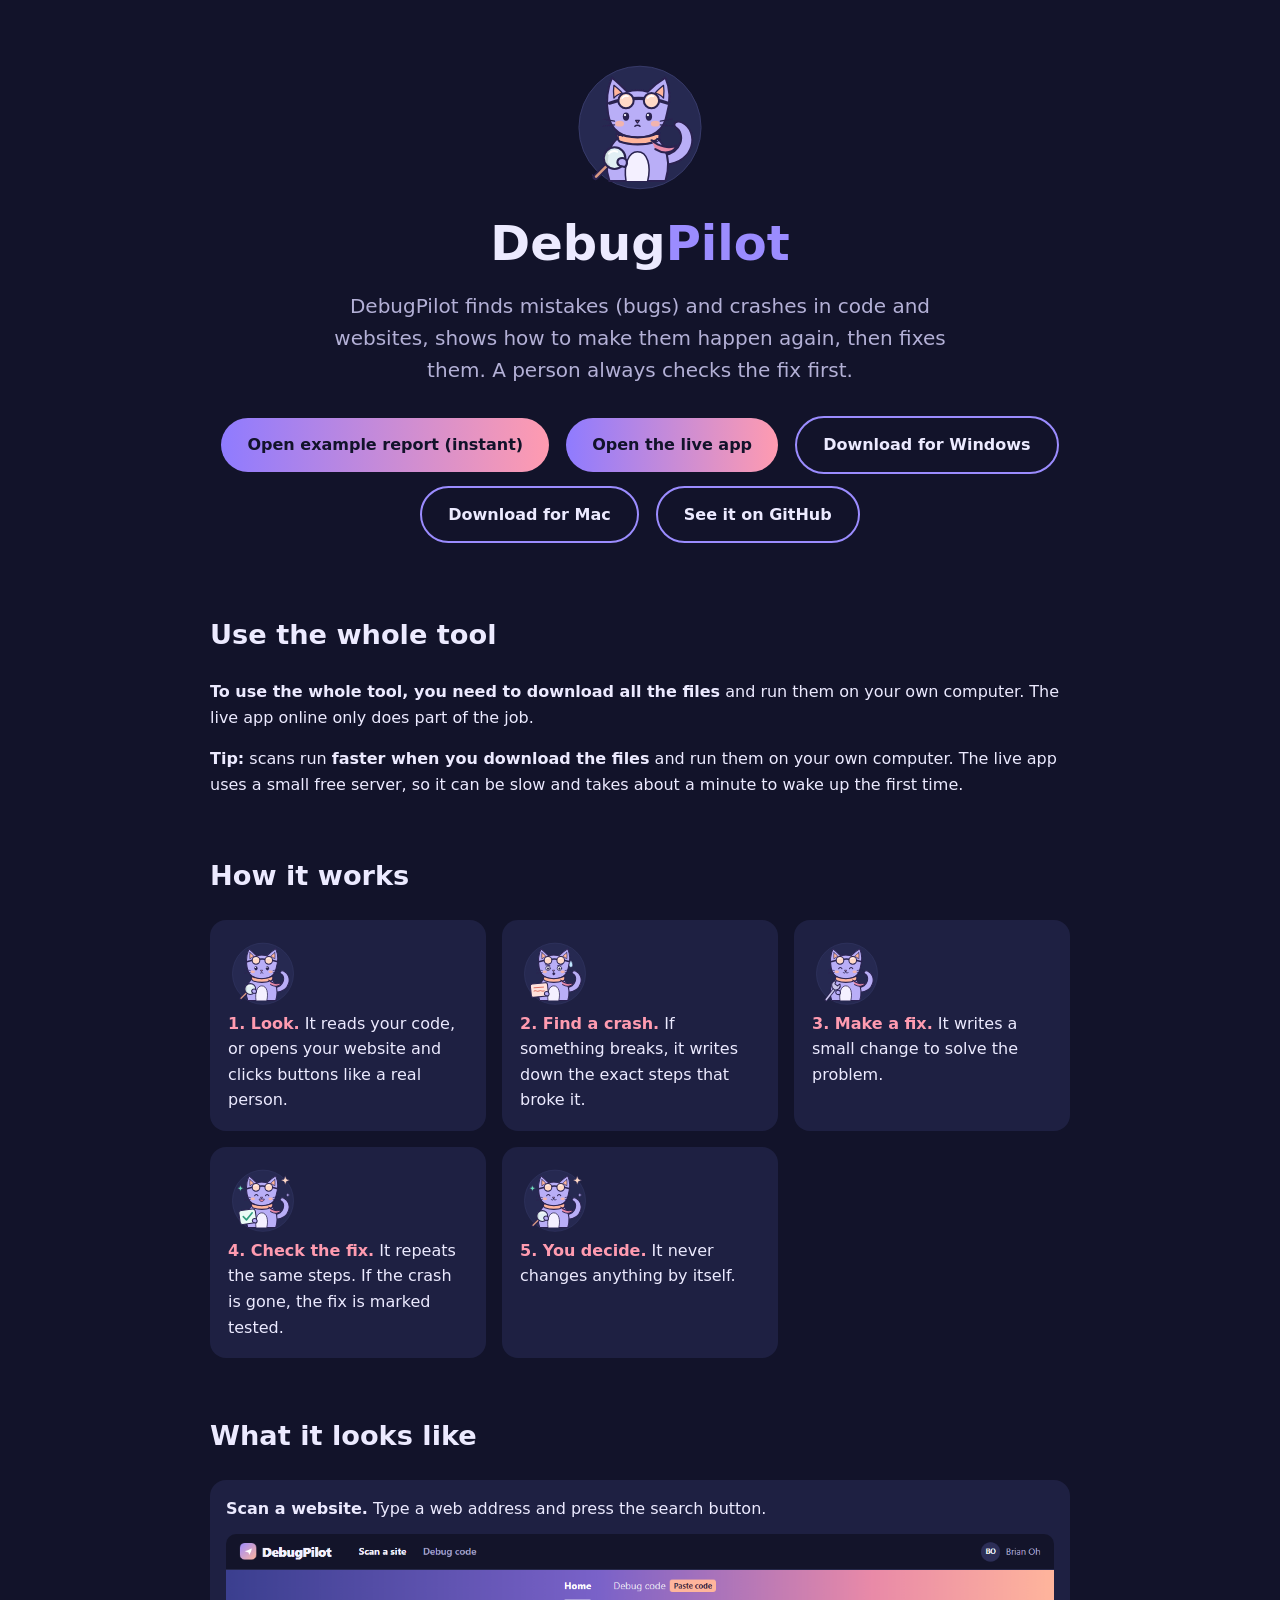
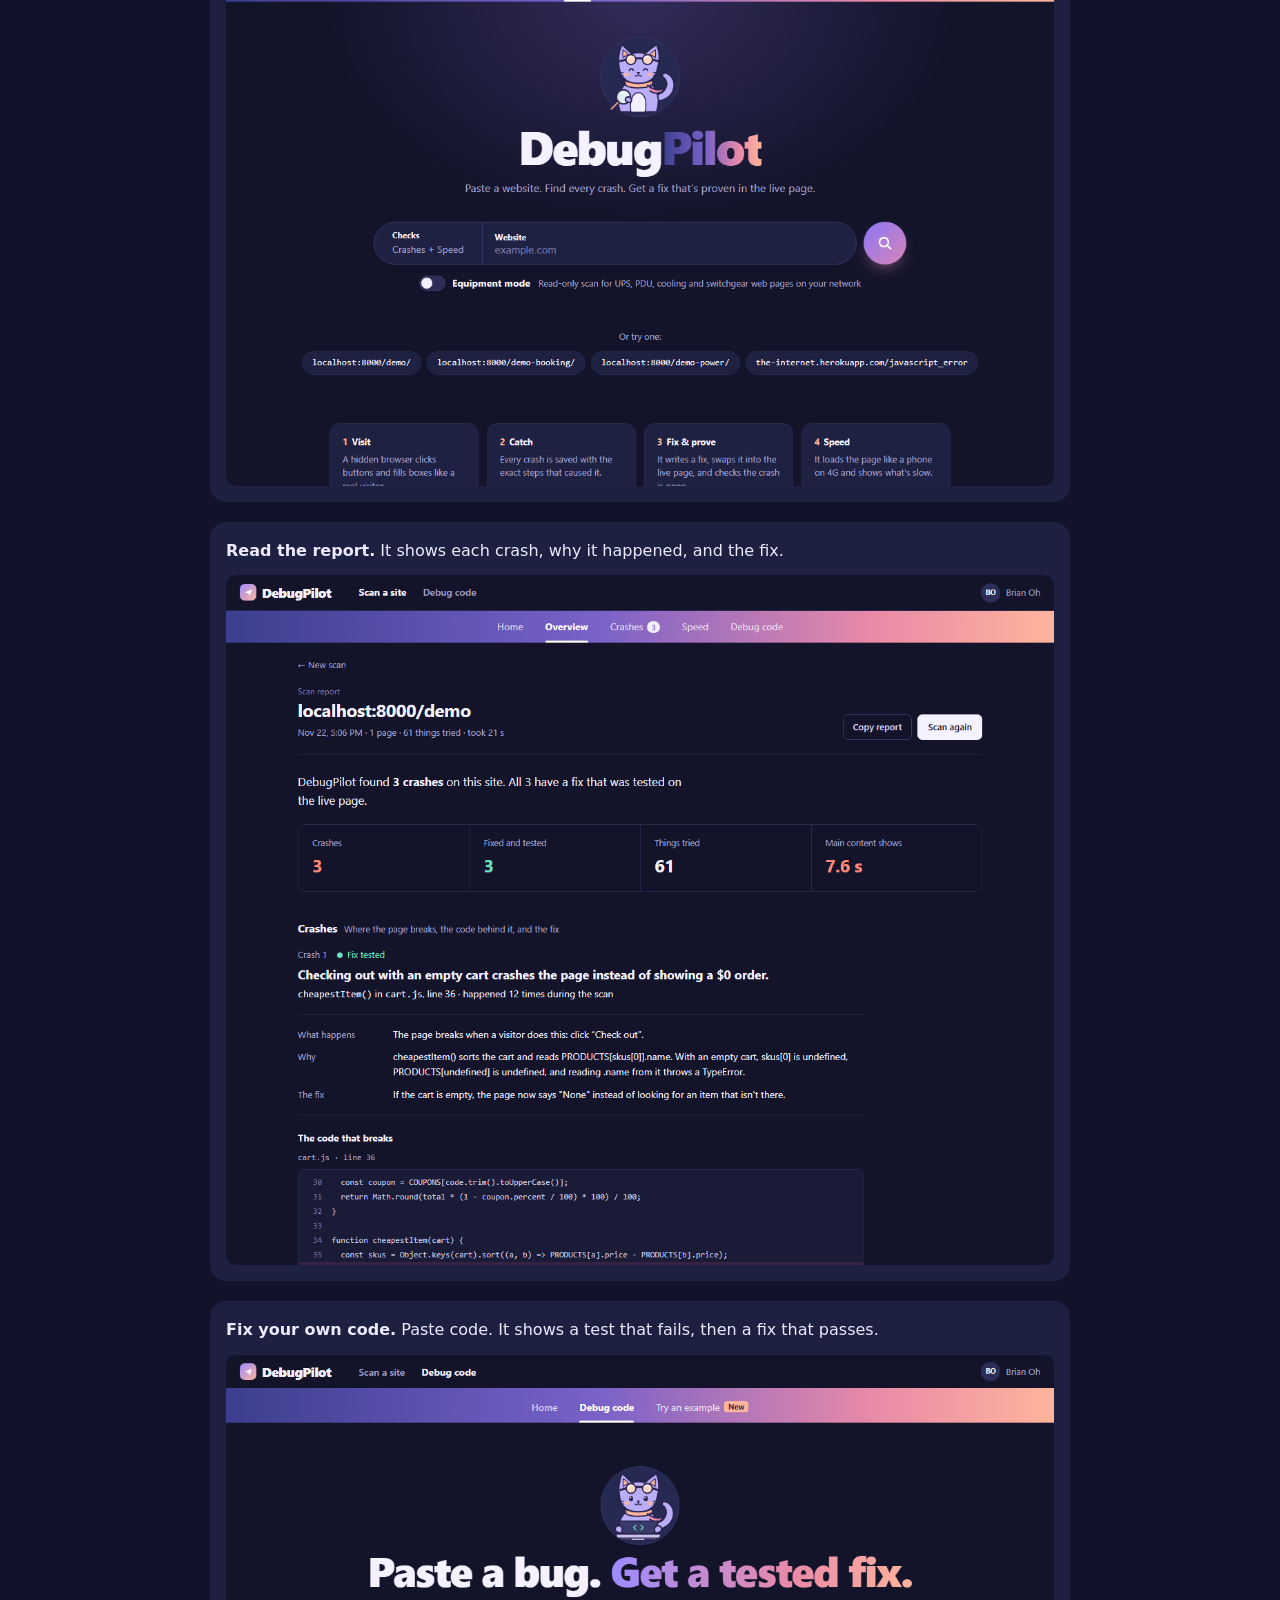
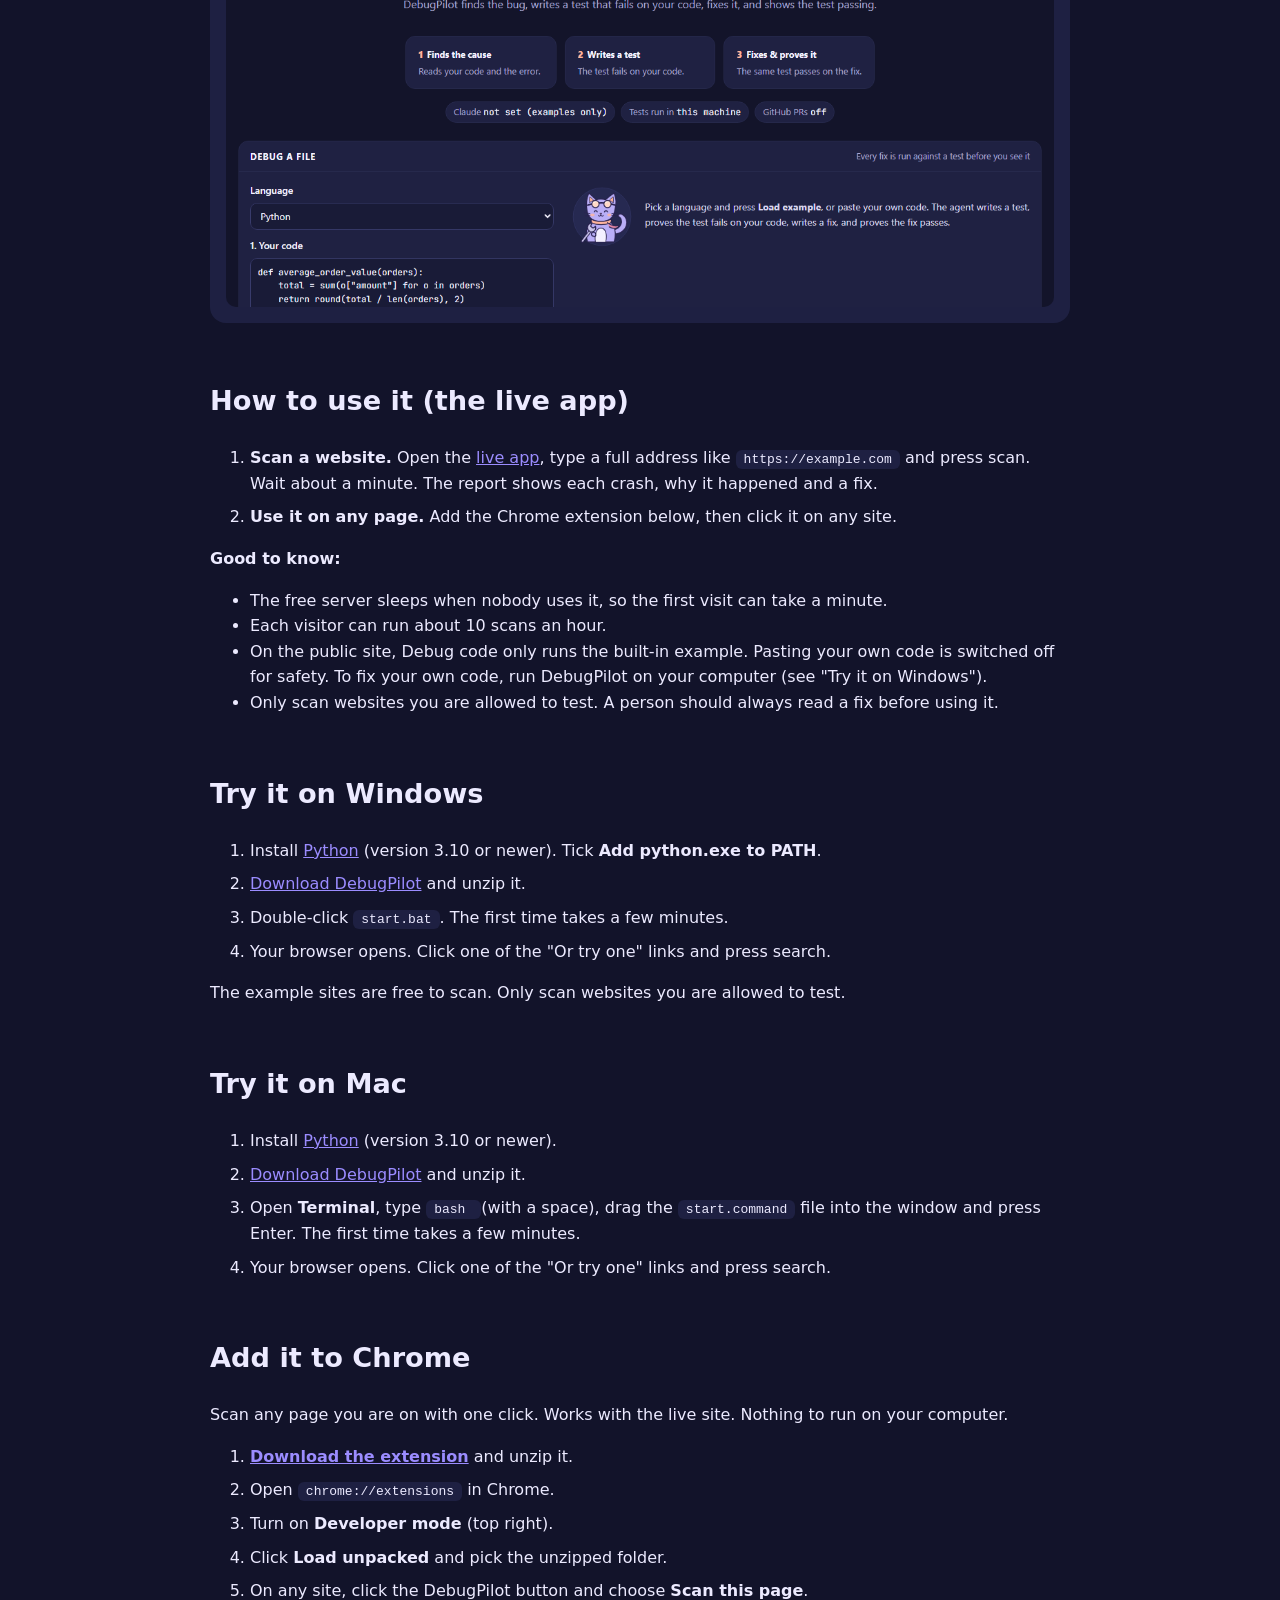
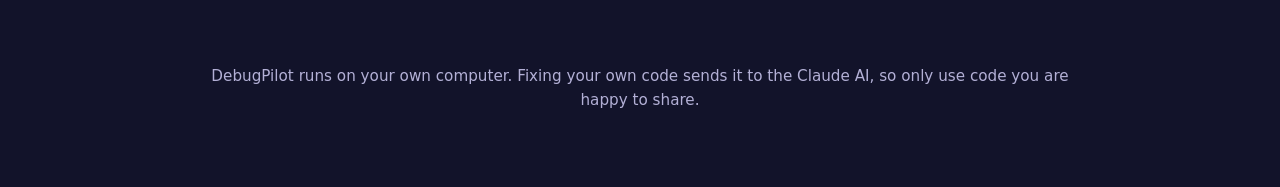
==== commit bd0cd433: "Simplify version note Co-authored-by: Copilot App <223556219+Copilot@users.noreply.github.com>" ====
--- a/docs/index.html
+++ b/docs/index.html
@@ -45,13 +45,8 @@
     <a class="btn ghost" href="https://github.com/brianohjiho-web/debugpilot">See it on GitHub</a>
   </header>
 
-  <h2>Which version should I use?</h2>
-  <ul>
-    <li><b>Download and run it (full tool):</b> scan websites, fix your own pasted code in 8 languages, equipment pages, and the Chrome add-on.</li>
-    <li><b>Live app (nothing to install):</b> scan a website, plus a built-in Debug code example. Pasting your own code is switched off for safety.</li>
-    <li><b>Example report:</b> a saved result to look at.</li>
-  </ul>
-  <p><b>To get everything, download and run DebugPilot on your own computer.</b> The online version is limited for safety.</p>
+  <h2>Use the whole tool</h2>
+  <p><b>To use the whole tool, you need to download all the files</b> and run them on your own computer. The live app online only does part of the job.</p>
   <p><b>Tip:</b> scans run <b>faster when you download the files</b> and run them on your own computer. The live app uses a small free server, so it can be slow and takes about a minute to wake up the first time.</p>
   <h2>How it works</h2>
   <ul class="steps">
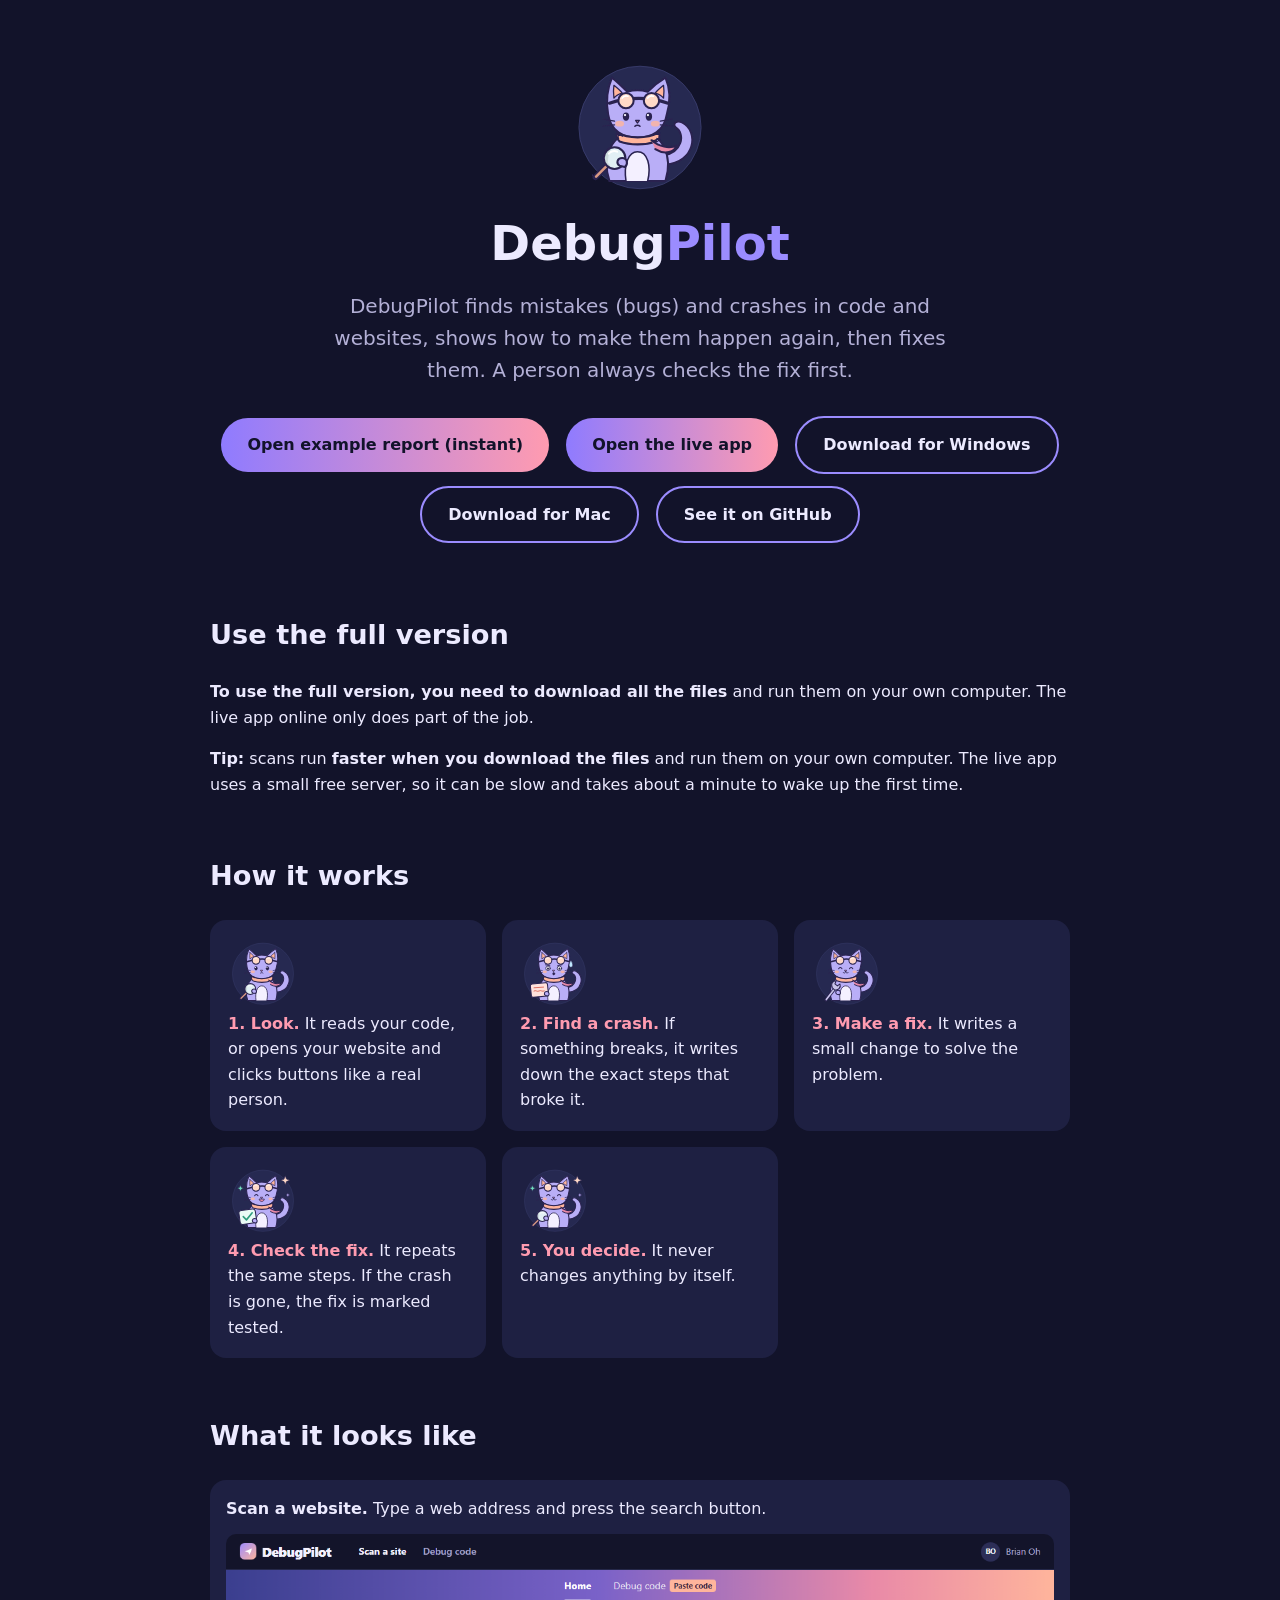
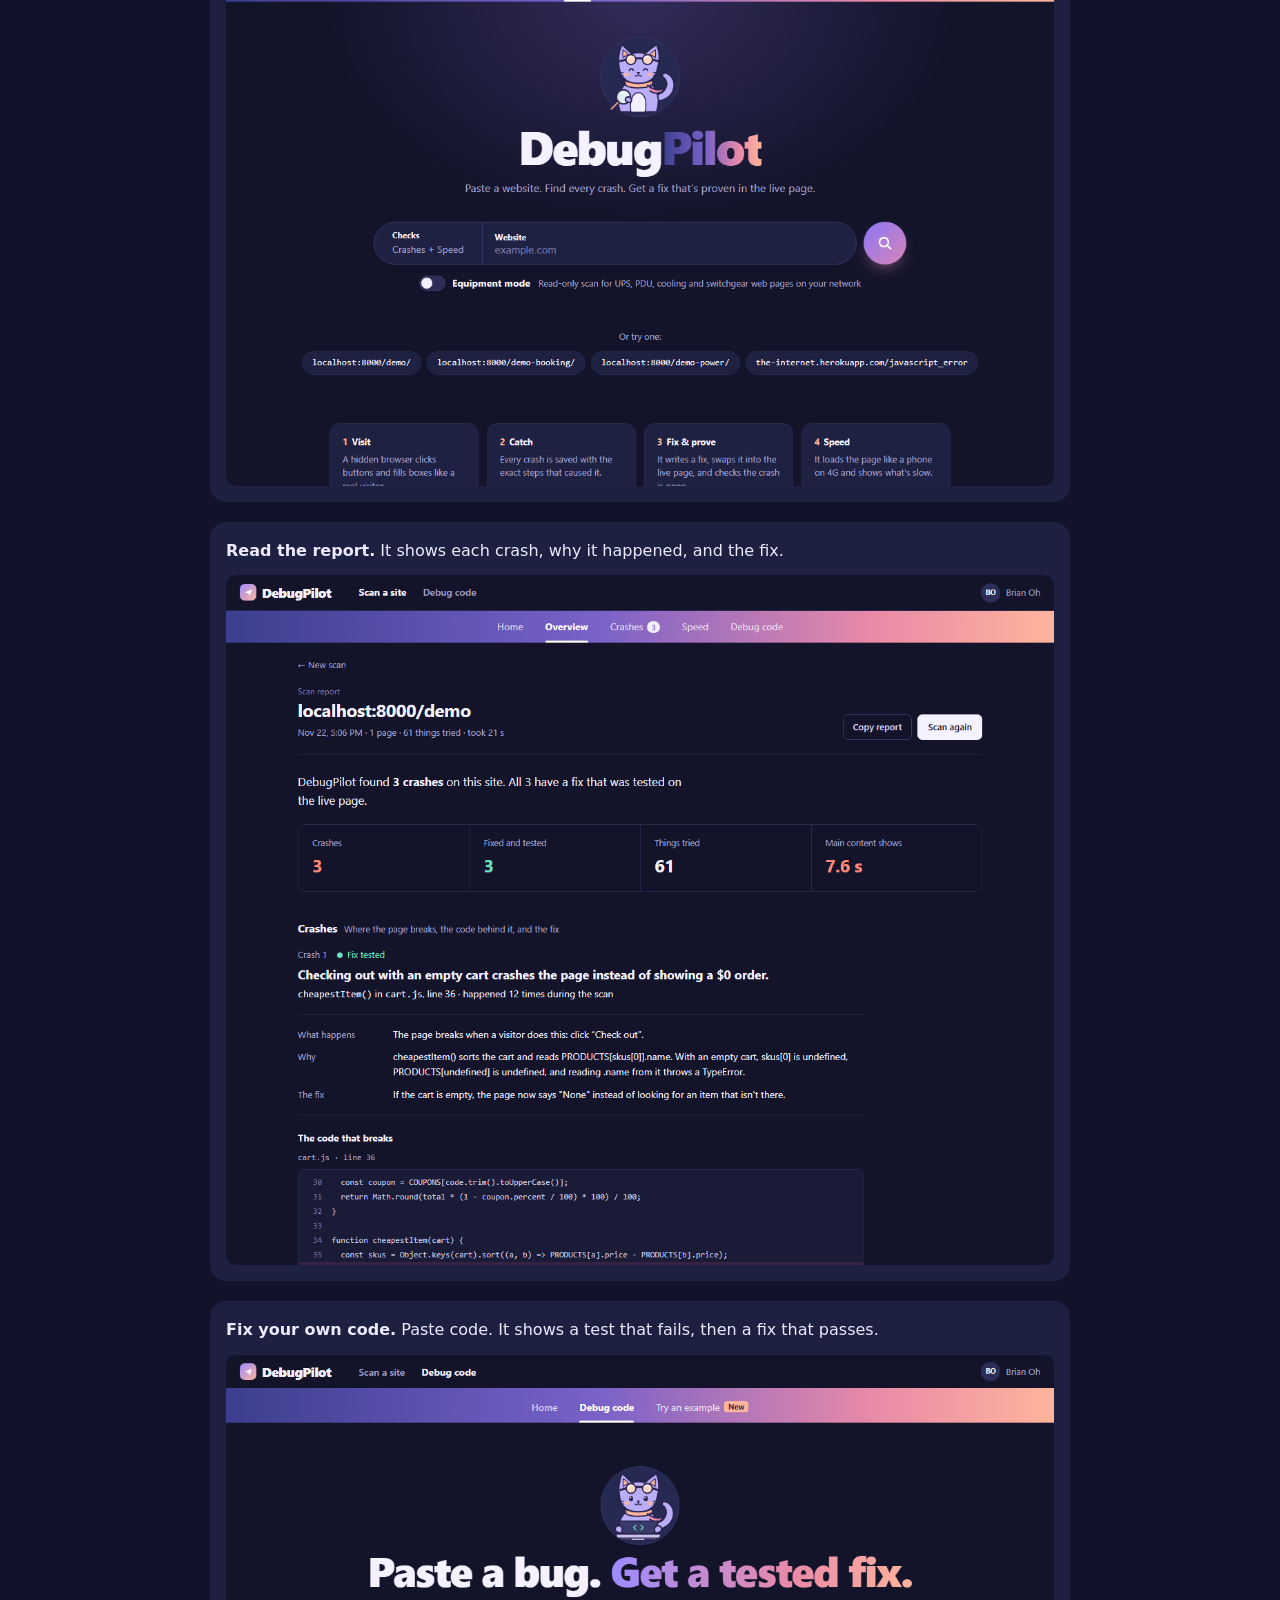
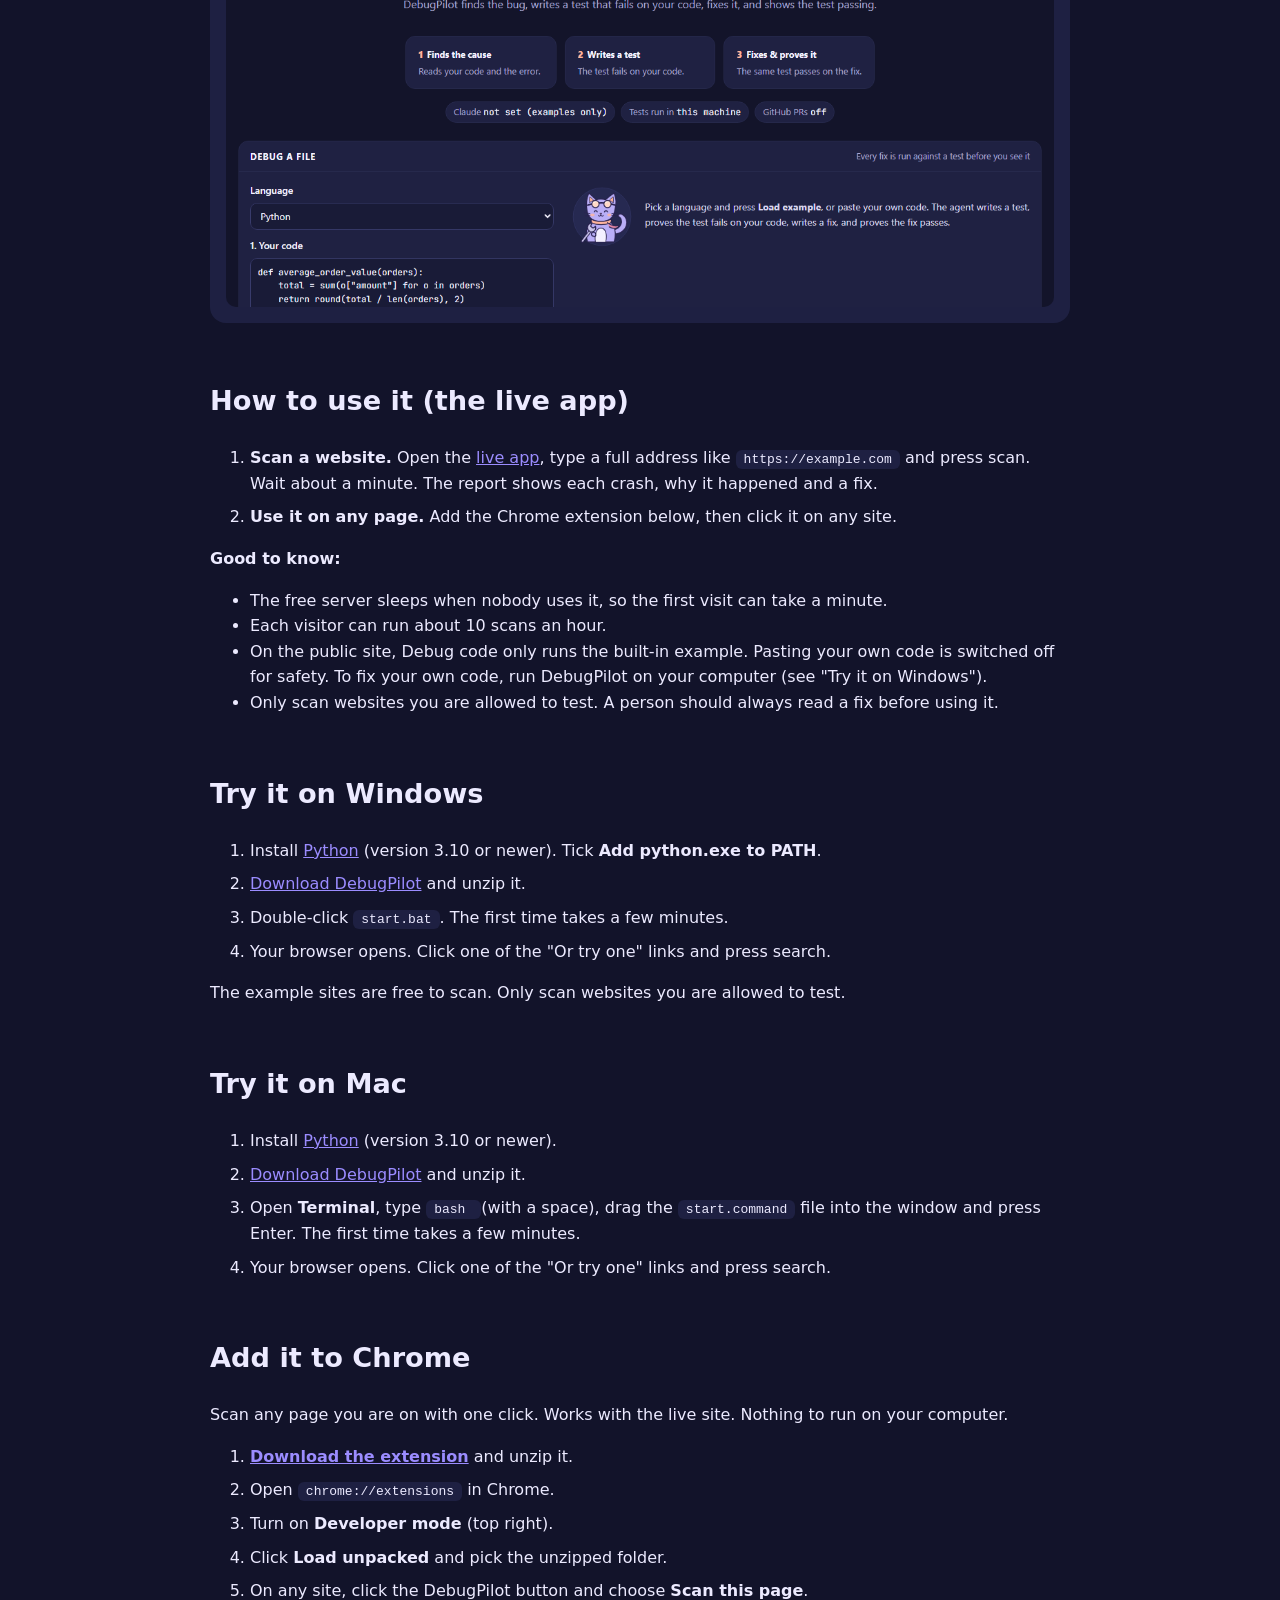
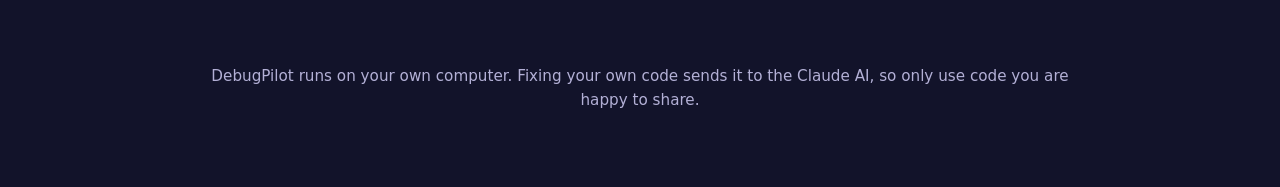
==== commit ce1bab68: "Say full version Co-authored-by: Copilot App <223556219+Copilot@users.noreply.github.com>" ====
--- a/docs/index.html
+++ b/docs/index.html
@@ -45,8 +45,8 @@
     <a class="btn ghost" href="https://github.com/brianohjiho-web/debugpilot">See it on GitHub</a>
   </header>
 
-  <h2>Use the whole tool</h2>
-  <p><b>To use the whole tool, you need to download all the files</b> and run them on your own computer. The live app online only does part of the job.</p>
+  <h2>Use the full version</h2>
+  <p><b>To use the full version, you need to download all the files</b> and run them on your own computer. The live app online only does part of the job.</p>
   <p><b>Tip:</b> scans run <b>faster when you download the files</b> and run them on your own computer. The live app uses a small free server, so it can be slow and takes about a minute to wake up the first time.</p>
   <h2>How it works</h2>
   <ul class="steps">
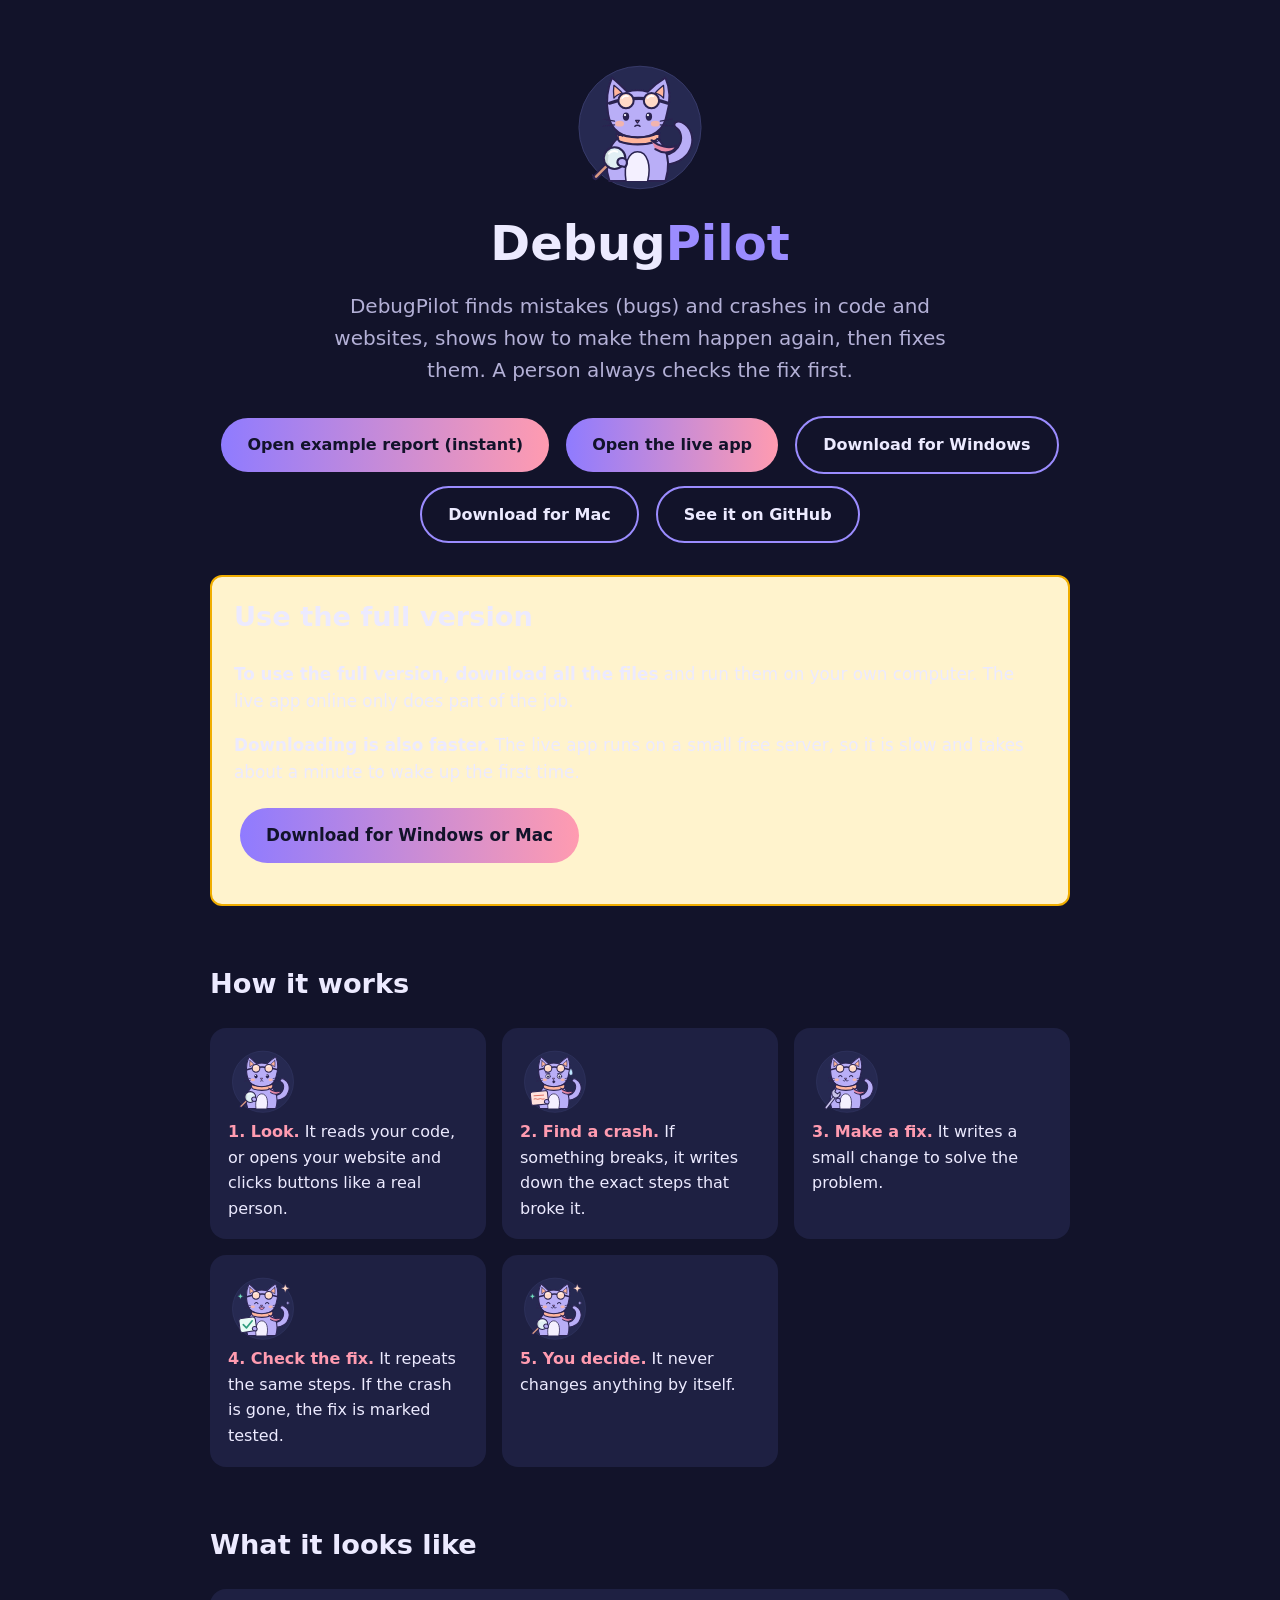
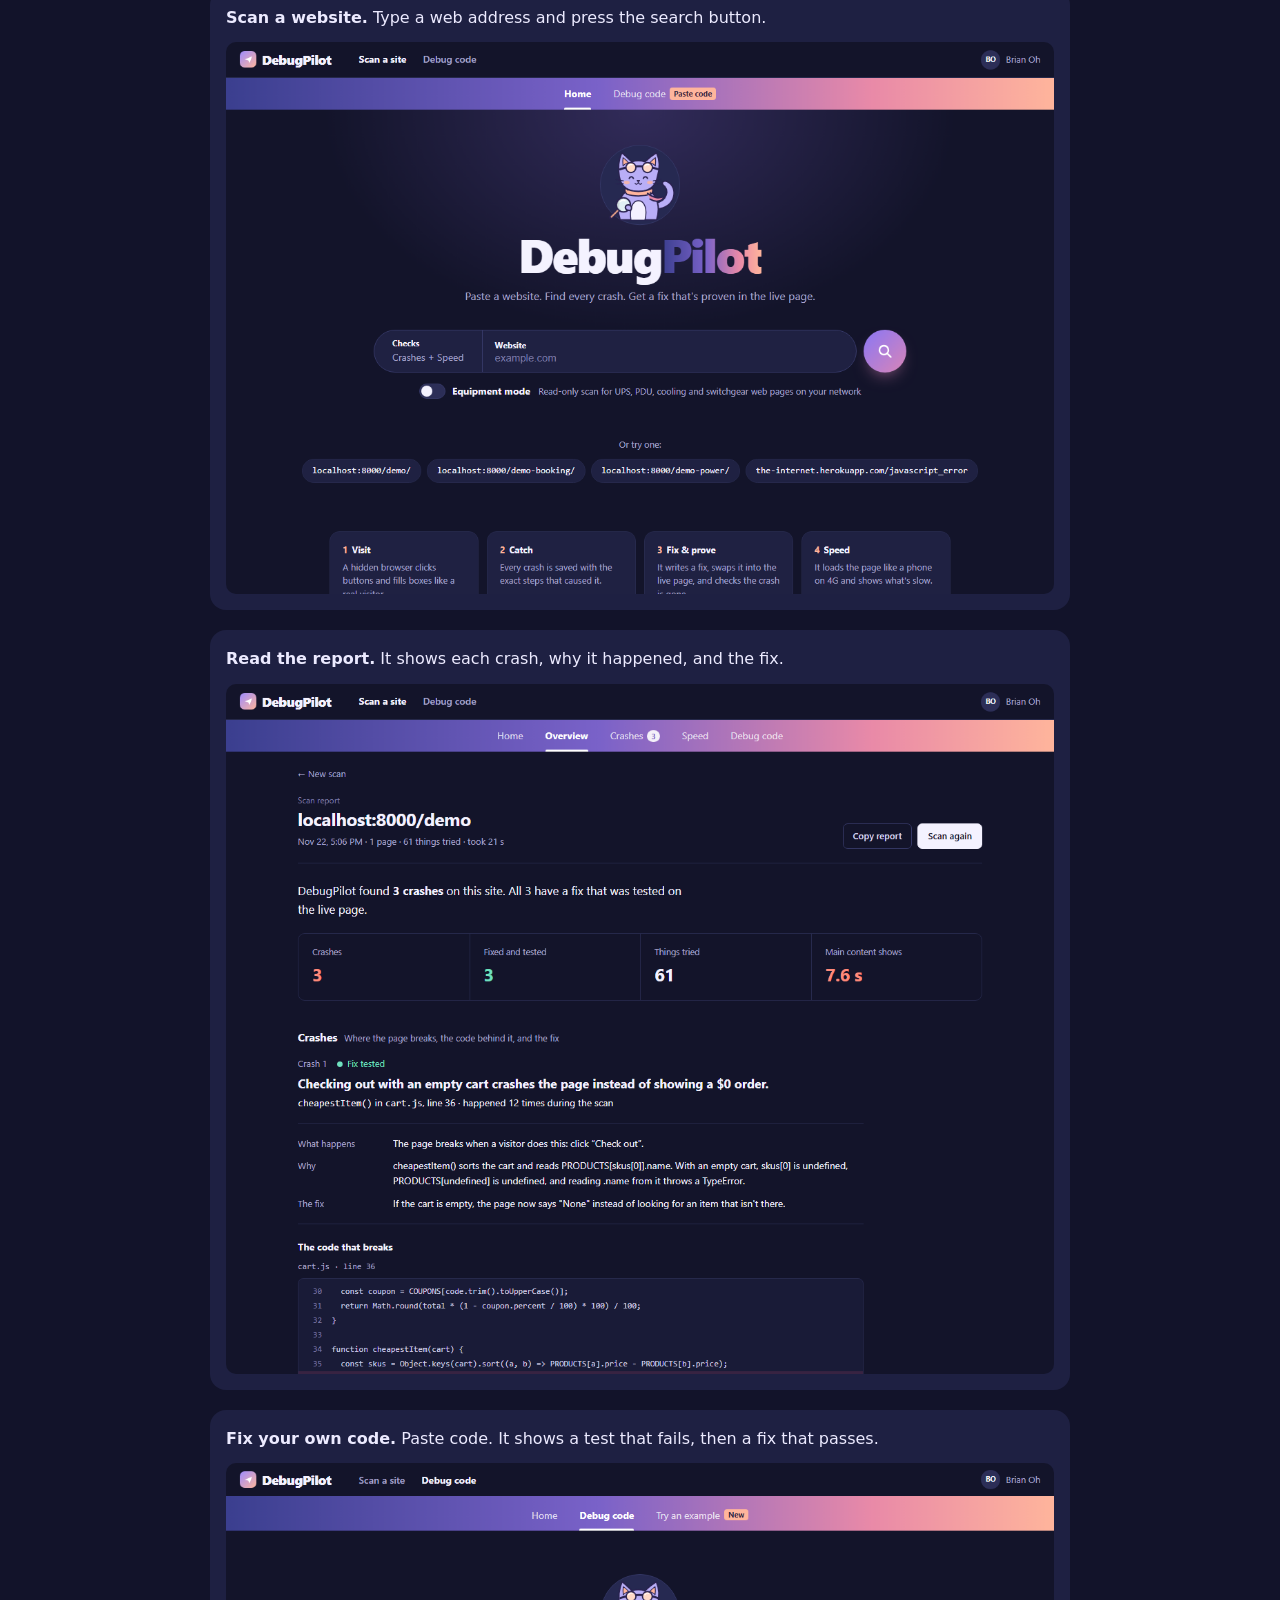
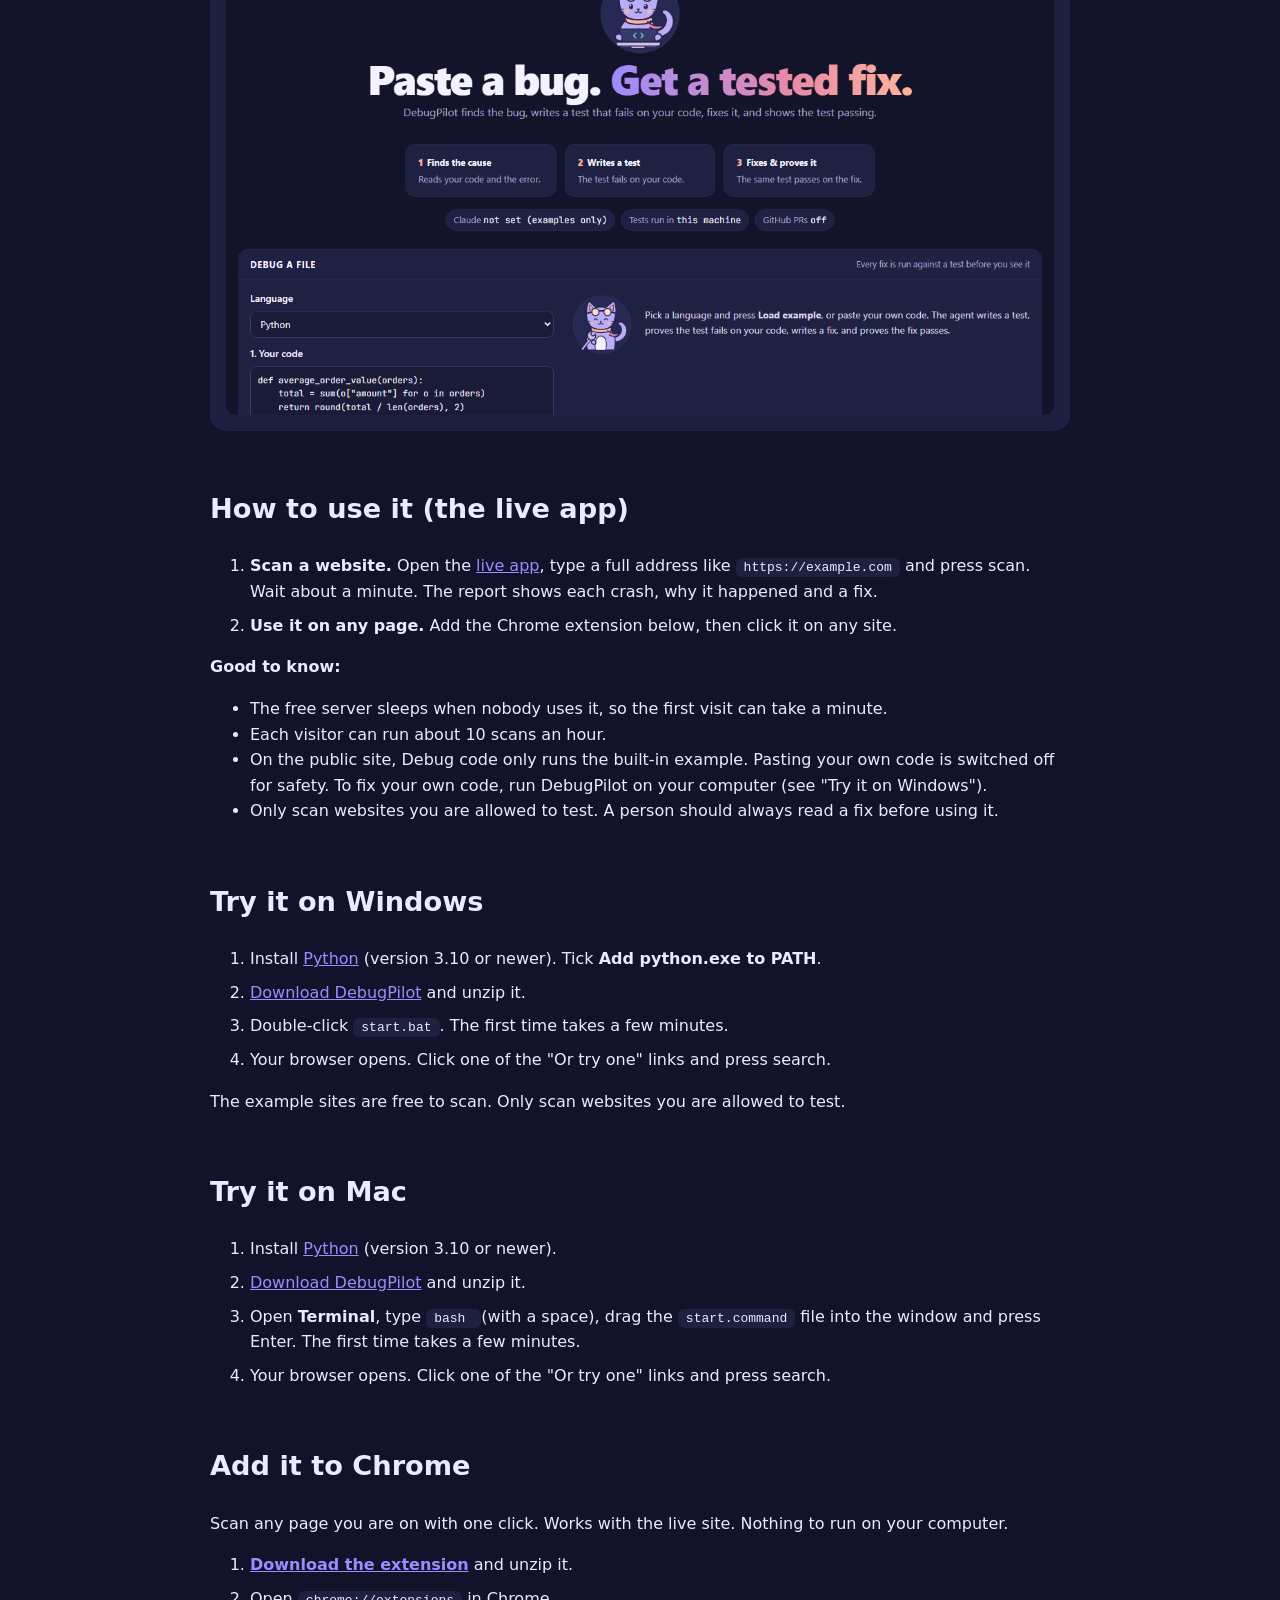
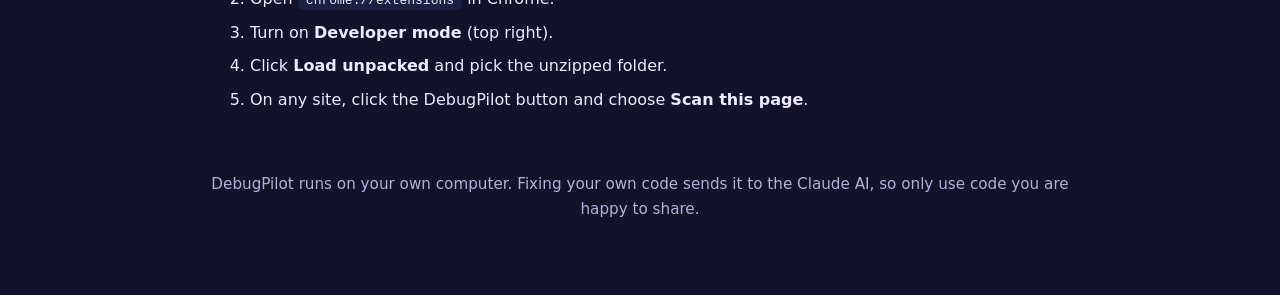
==== commit 91e66c9a: "Make download note stand out Co-authored-by: Copilot App <223556219+Copilot@users.noreply.github.com" ====
--- a/docs/index.html
+++ b/docs/index.html
@@ -45,9 +45,7 @@
     <a class="btn ghost" href="https://github.com/brianohjiho-web/debugpilot">See it on GitHub</a>
   </header>
 
-  <h2>Use the full version</h2>
-  <p><b>To use the full version, you need to download all the files</b> and run them on your own computer. The live app online only does part of the job.</p>
-  <p><b>Tip:</b> scans run <b>faster when you download the files</b> and run them on your own computer. The live app uses a small free server, so it can be slow and takes about a minute to wake up the first time.</p>
+  <div style="background:#fff3cd;border:2px solid #f0ad00;border-radius:12px;padding:18px 22px;margin:18px 0;font-size:1.05em"><h2 style="margin-top:0">Use the full version</h2><p><b>To use the full version, download all the files</b> and run them on your own computer. The live app online only does part of the job.</p><p><b>Downloading is also faster.</b> The live app runs on a small free server, so it is slow and takes about a minute to wake up the first time.</p><p><a class="btn primary" href="https://github.com/brianohjiho-web/debugpilot/archive/refs/heads/main.zip">Download for Windows or Mac</a></p></div>
   <h2>How it works</h2>
   <ul class="steps">
     <li><img src="img/cat-search.svg" alt=""><b>1. Look.</b> It reads your code, or opens your website and clicks buttons like a real person.</li>
